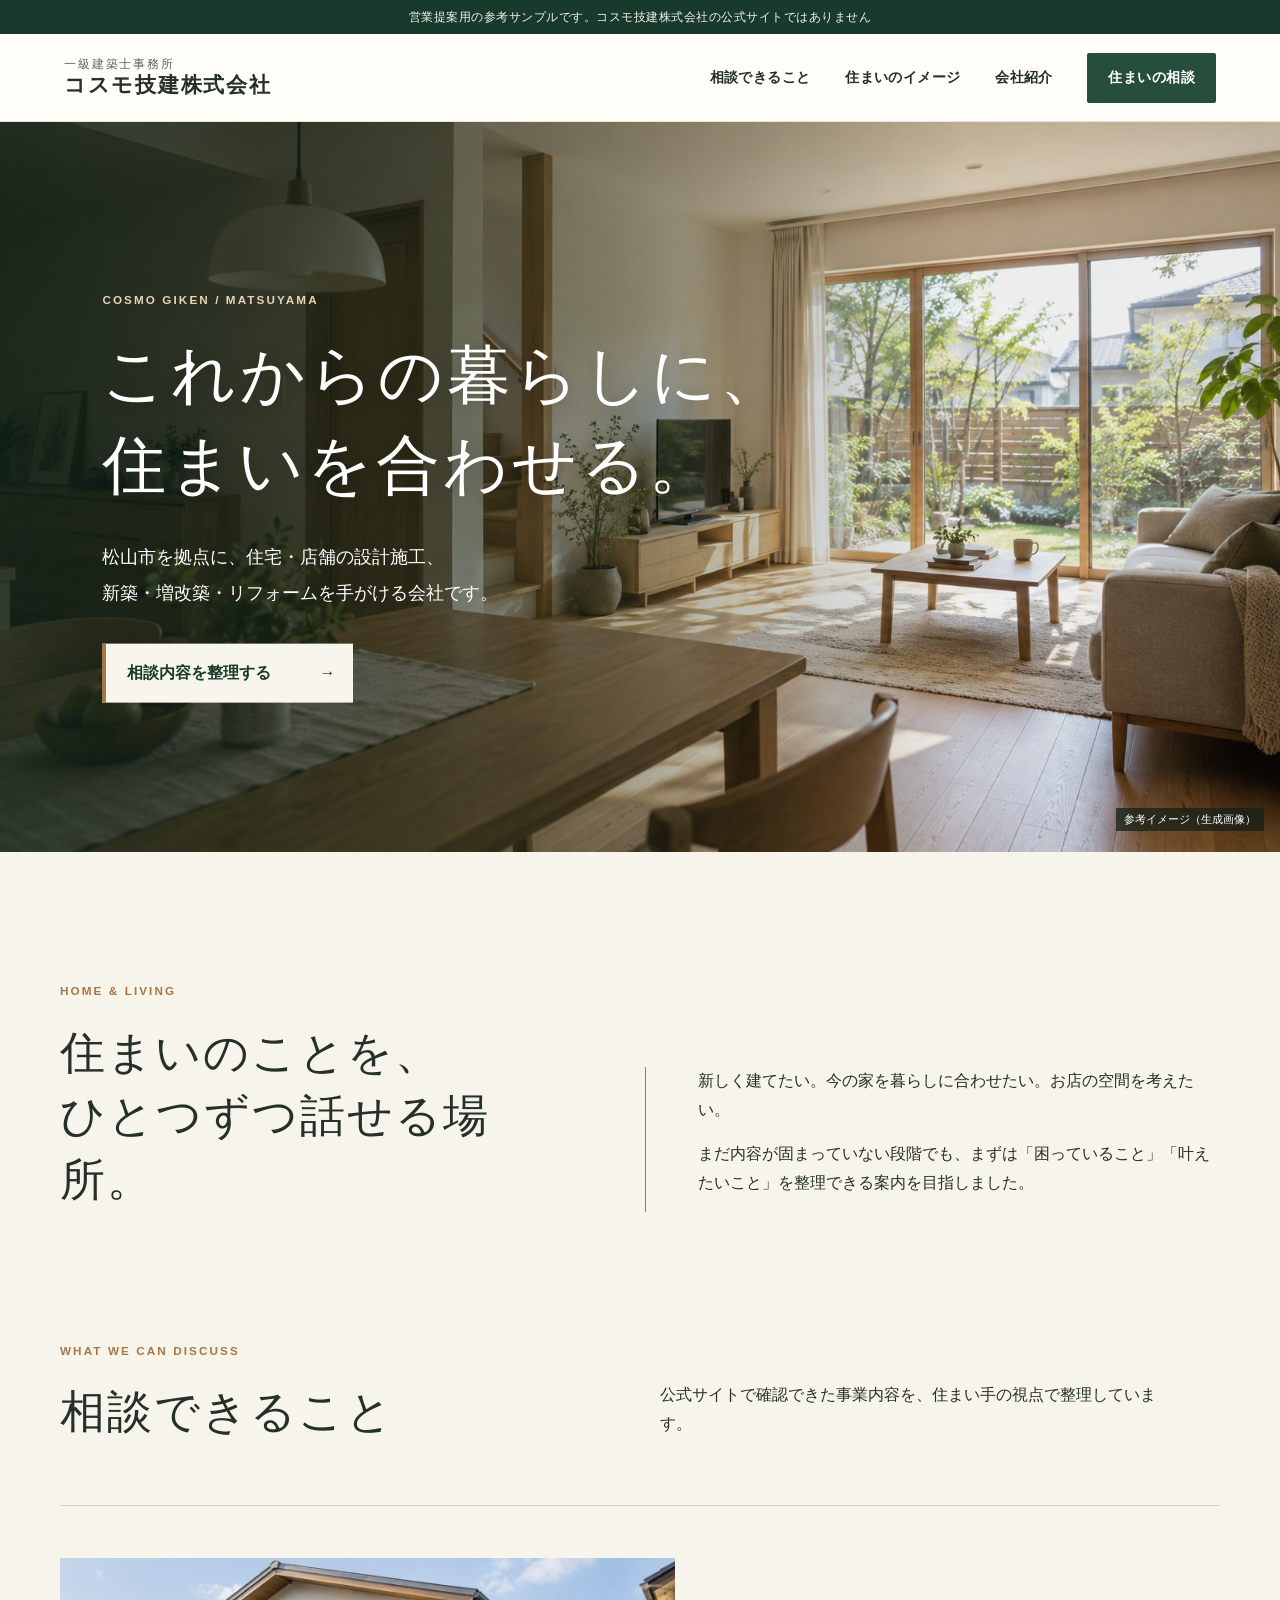
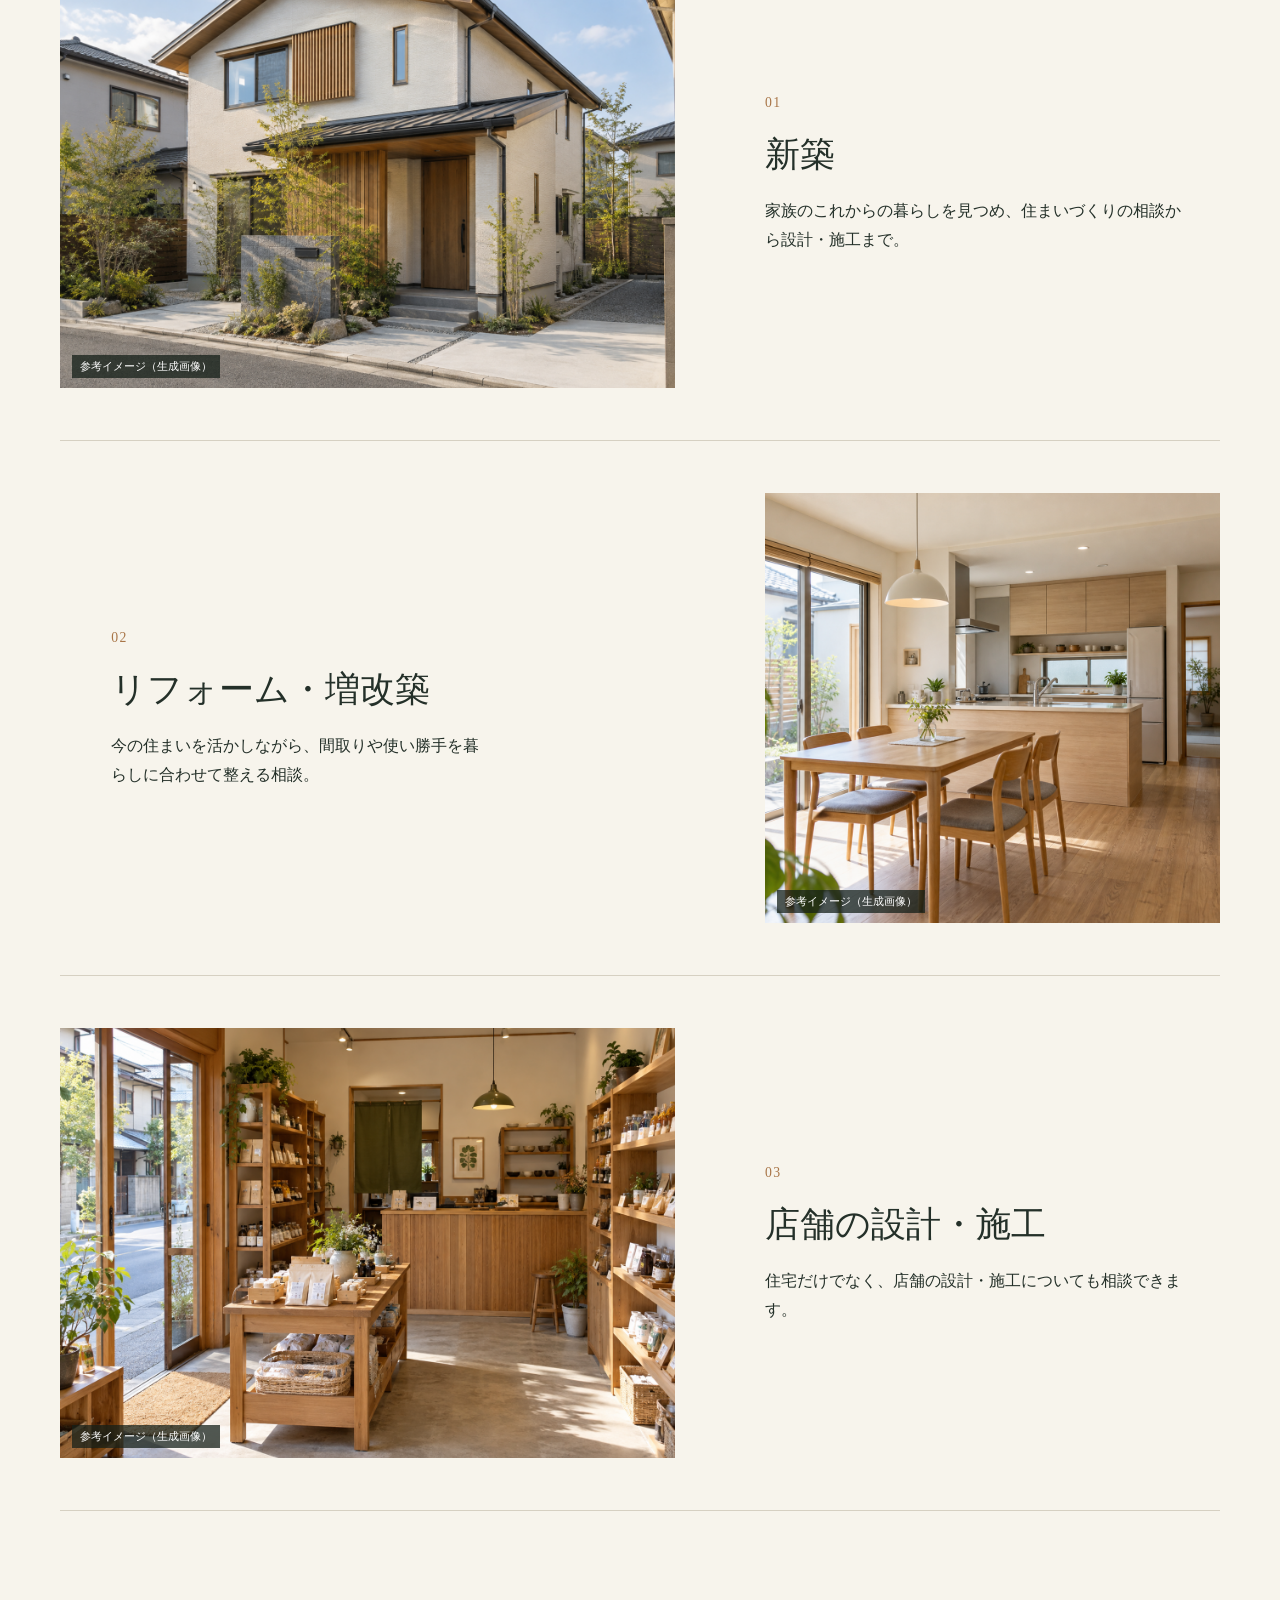
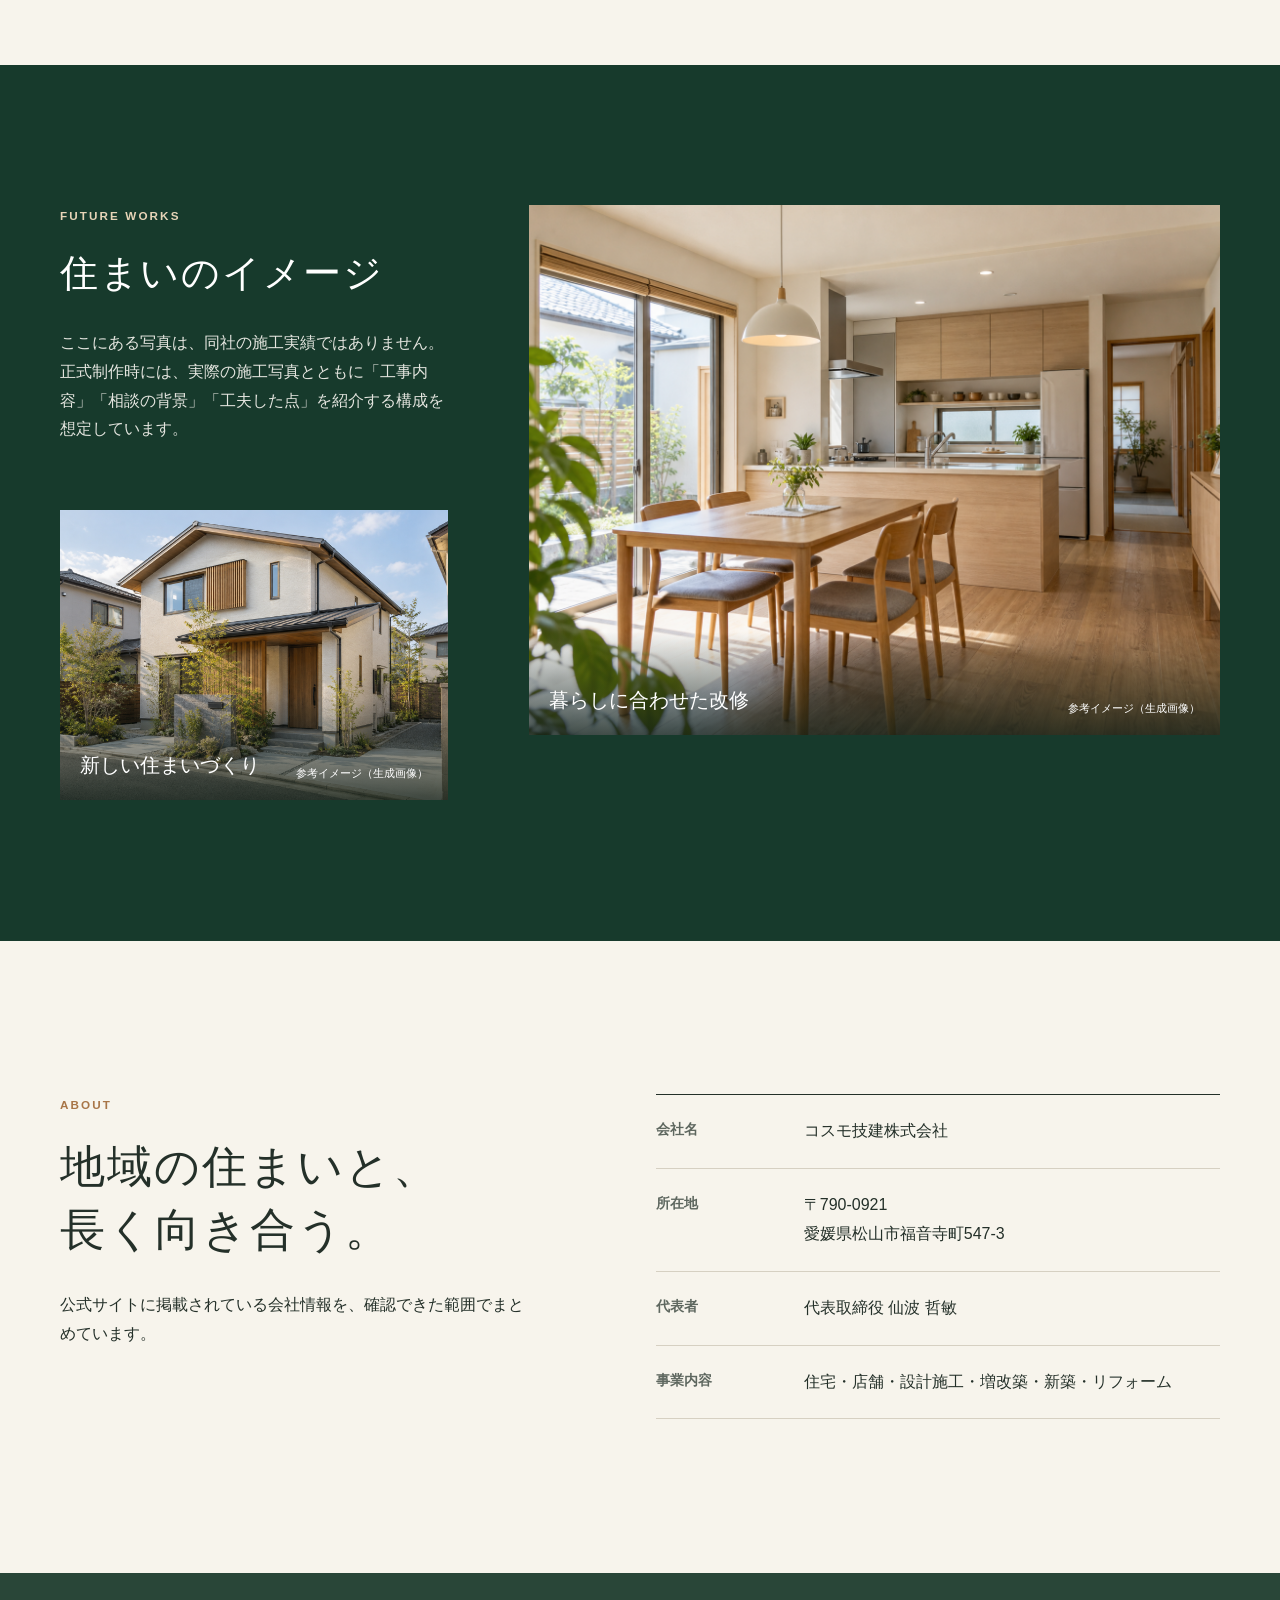
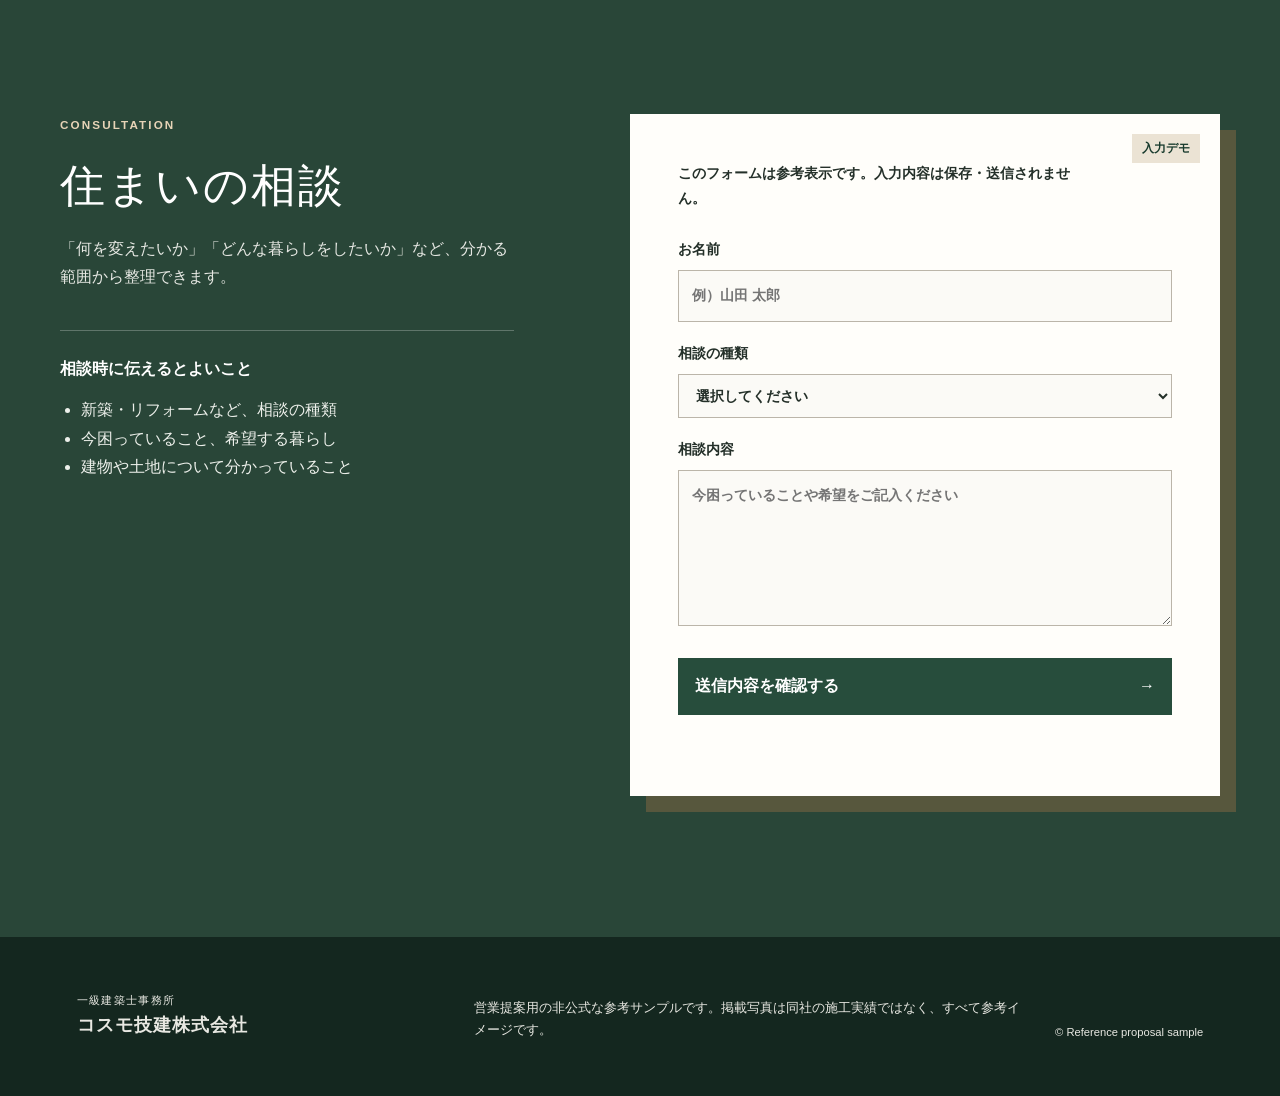
==== index.html @ 98977b24 "kosmo" ====
<!doctype html>
<html lang="ja">
<head>
  <meta charset="utf-8">
  <meta name="viewport" content="width=device-width, initial-scale=1">
  <meta name="robots" content="noindex, nofollow">
  <meta name="description" content="コスモ技建株式会社向けの営業提案用・非公式参考サンプルです。">
  <title>コスモ技建株式会社｜ホームページリニューアル参考サンプル</title>
  <link rel="icon" type="image/svg+xml" href="data:image/svg+xml,%3Csvg xmlns='http://www.w3.org/2000/svg' viewBox='0 0 64 64'%3E%3Crect width='64' height='64' rx='8' fill='%23173a2c'/%3E%3Cpath d='M12 31 32 15l20 16v20H38V38H26v13H12Z' fill='%23f7f4ec'/%3E%3C/svg%3E">
  <link rel="stylesheet" href="style.css">
</head>
<body>
  <main>
    <div class="proposal-note">営業提案用の参考サンプルです。コスモ技建株式会社の公式サイトではありません</div>

    <header class="site-header">
      <a class="brand" href="#top" aria-label="ページ上部へ">
        <span class="brand-kicker">一級建築士事務所</span>
        <span class="brand-name">コスモ技建株式会社</span>
      </a>
      <button class="menu-button" type="button" aria-expanded="false" aria-controls="global-menu">
        <span></span><span></span><span></span><span class="sr-only">メニュー</span>
      </button>
      <nav id="global-menu" class="global-nav" aria-label="メインメニュー">
        <a href="#services">相談できること</a>
        <a href="#images">住まいのイメージ</a>
        <a href="#company">会社紹介</a>
        <a class="nav-cta" href="#contact">住まいの相談</a>
      </nav>
    </header>

    <section class="hero" id="top">
      <img src="assets/images/hero-living.png" alt="自然光と木の温もりを感じる日本の住まいの参考イメージ">
      <div class="hero-shade"></div>
      <div class="hero-content">
        <p class="eyebrow light">COSMO GIKEN / MATSUYAMA</p>
        <h1><span>これからの暮らしに、</span><span>住まいを合わせる。</span></h1>
        <p class="hero-lead">松山市を拠点に、住宅・店舗の設計施工、<br class="desktop-break">新築・増改築・リフォームを手がける会社です。</p>
        <a class="hero-cta" href="#contact">相談内容を整理する <span aria-hidden="true">→</span></a>
      </div>
      <p class="image-label hero-label">参考イメージ（生成画像）</p>
    </section>

    <section class="intro section-shell" aria-labelledby="intro-title">
      <div>
        <p class="eyebrow">HOME &amp; LIVING</p>
        <h2 id="intro-title">住まいのことを、<br>ひとつずつ話せる場所。</h2>
      </div>
      <div class="intro-copy">
        <p>新しく建てたい。今の家を暮らしに合わせたい。お店の空間を考えたい。</p>
        <p>まだ内容が固まっていない段階でも、まずは「困っていること」「叶えたいこと」を整理できる案内を目指しました。</p>
      </div>
    </section>

    <section class="services section-shell" id="services" aria-labelledby="services-title">
      <div class="section-heading">
        <p class="eyebrow">WHAT WE CAN DISCUSS</p>
        <h2 id="services-title">相談できること</h2>
        <p>公式サイトで確認できた事業内容を、住まい手の視点で整理しています。</p>
      </div>
      <div class="service-list">
        <article class="service-item">
          <div class="service-image">
            <img src="assets/images/new-construction.png" alt="木の質感を取り入れた日本の戸建住宅外観の参考イメージ">
            <span class="image-label">参考イメージ（生成画像）</span>
          </div>
          <div class="service-copy"><span class="service-number">01</span><h3>新築</h3><p>家族のこれからの暮らしを見つめ、住まいづくりの相談から設計・施工まで。</p></div>
        </article>
        <article class="service-item">
          <div class="service-image">
            <img src="assets/images/renovation.png" alt="自然光が入る改修後のキッチンとダイニングの参考イメージ">
            <span class="image-label">参考イメージ（生成画像）</span>
          </div>
          <div class="service-copy"><span class="service-number">02</span><h3>リフォーム・増改築</h3><p>今の住まいを活かしながら、間取りや使い勝手を暮らしに合わせて整える相談。</p></div>
        </article>
        <article class="service-item">
          <div class="service-image">
            <img src="assets/images/shop.png" alt="木の什器を使った小規模店舗内装の参考イメージ">
            <span class="image-label">参考イメージ（生成画像）</span>
          </div>
          <div class="service-copy"><span class="service-number">03</span><h3>店舗の設計・施工</h3><p>住宅だけでなく、店舗の設計・施工についても相談できます。</p></div>
        </article>
      </div>
    </section>

    <section class="image-section" id="images" aria-labelledby="images-title">
      <div class="section-shell image-layout">
        <div class="image-heading">
          <p class="eyebrow light">FUTURE WORKS</p>
          <h2 id="images-title">住まいのイメージ</h2>
          <p>ここにある写真は、同社の施工実績ではありません。正式制作時には、実際の施工写真とともに「工事内容」「相談の背景」「工夫した点」を紹介する構成を想定しています。</p>
        </div>
        <figure class="image-feature">
          <img src="assets/images/renovation.png" alt="明るいキッチンとダイニングの参考イメージ">
          <figcaption><span>暮らしに合わせた改修</span><small>参考イメージ（生成画像）</small></figcaption>
        </figure>
        <figure class="image-sub">
          <img src="assets/images/new-construction.png" alt="落ち着いた住宅外観の参考イメージ">
          <figcaption><span>新しい住まいづくり</span><small>参考イメージ（生成画像）</small></figcaption>
        </figure>
      </div>
    </section>

    <section class="company section-shell" id="company" aria-labelledby="company-title">
      <div class="company-heading">
        <p class="eyebrow">ABOUT</p>
        <h2 id="company-title">地域の住まいと、<br>長く向き合う。</h2>
        <p>公式サイトに掲載されている会社情報を、確認できた範囲でまとめています。</p>
      </div>
      <dl class="company-data">
        <div><dt>会社名</dt><dd>コスモ技建株式会社</dd></div>
        <div><dt>所在地</dt><dd>〒790-0921<br>愛媛県松山市福音寺町547-3</dd></div>
        <div><dt>代表者</dt><dd>代表取締役 仙波 哲敏</dd></div>
        <div><dt>事業内容</dt><dd>住宅・店舗・設計施工・増改築・新築・リフォーム</dd></div>
      </dl>
    </section>

    <section class="contact" id="contact" aria-labelledby="contact-title">
      <div class="section-shell contact-grid">
        <div class="contact-heading">
          <p class="eyebrow light">CONSULTATION</p>
          <h2 id="contact-title">住まいの相談</h2>
          <p>「何を変えたいか」「どんな暮らしをしたいか」など、分かる範囲から整理できます。</p>
          <div class="consult-points">
            <span>相談時に伝えるとよいこと</span>
            <ul><li>新築・リフォームなど、相談の種類</li><li>今困っていること、希望する暮らし</li><li>建物や土地について分かっていること</li></ul>
          </div>
        </div>
        <form class="demo-form">
          <div class="demo-badge">入力デモ</div>
          <p class="form-notice">このフォームは参考表示です。入力内容は保存・送信されません。</p>
          <label>お名前<input type="text" name="name" autocomplete="off" placeholder="例）山田 太郎"></label>
          <label>相談の種類<select name="category"><option value="" selected disabled>選択してください</option><option>新築</option><option>リフォーム・増改築</option><option>店舗の設計・施工</option><option>まだ決まっていない</option></select></label>
          <label>相談内容<textarea name="message" rows="5" placeholder="今困っていることや希望をご記入ください"></textarea></label>
          <button type="button" class="demo-button">送信内容を確認する <span aria-hidden="true">→</span></button>
          <p class="form-result" role="status" aria-live="polite"></p>
        </form>
      </div>
    </section>

    <footer>
      <div class="footer-brand"><span>一級建築士事務所</span><strong>コスモ技建株式会社</strong></div>
      <p>営業提案用の非公式な参考サンプルです。掲載写真は同社の施工実績ではなく、すべて参考イメージです。</p>
      <small>© Reference proposal sample</small>
    </footer>
  </main>
  <script src="script.js"></script>
</body>
</html>
---- style.css ----
:root {
  --paper: #f7f4ec;
  --ink: #243029;
  --green: #274d3c;
  --green-deep: #173a2c;
  --wood: #a87547;
  --line: #d6d0c2;
  --white: #fffefa;
}

* { box-sizing: border-box; }
html { scroll-behavior: smooth; scroll-padding-top: 104px; }
body { margin: 0; color: var(--ink); background: var(--paper); font-family: "Yu Gothic", "Hiragino Kaku Gothic ProN", Meiryo, sans-serif; font-size: 16px; line-height: 1.8; }
img { display: block; width: 100%; height: 100%; object-fit: cover; }
a { color: inherit; text-decoration: none; }
button, input, select, textarea { font: inherit; }
.sr-only { position: absolute; width: 1px; height: 1px; padding: 0; margin: -1px; overflow: hidden; clip: rect(0, 0, 0, 0); white-space: nowrap; border: 0; }

.proposal-note { min-height: 32px; display: grid; place-items: center; padding: 6px 20px; color: #f4f1e9; background: var(--green-deep); font-size: .78rem; letter-spacing: .04em; text-align: center; }
.site-header { height: 88px; display: flex; align-items: center; justify-content: space-between; gap: 32px; padding: 0 clamp(24px, 5vw, 76px); background: rgba(255, 254, 250, .97); border-bottom: 1px solid rgba(36, 48, 41, .12); position: relative; z-index: 20; }
.brand { display: inline-flex; flex-direction: column; line-height: 1.3; }
.brand-kicker { font-size: .72rem; letter-spacing: .16em; color: #56665d; }
.brand-name { font-family: "Yu Mincho", "Hiragino Mincho ProN", serif; font-size: clamp(1.1rem, 2vw, 1.34rem); font-weight: 600; letter-spacing: .08em; }
.global-nav { display: flex; align-items: center; gap: clamp(20px, 2.7vw, 42px); font-size: .9rem; font-weight: 600; letter-spacing: .03em; }
.global-nav a:not(.nav-cta) { position: relative; }
.global-nav a:not(.nav-cta)::after { content: ""; position: absolute; left: 0; right: 100%; bottom: -5px; height: 1px; background: var(--green); transition: right .25s ease; }
.global-nav a:hover::after, .global-nav a:focus-visible::after { right: 0; }
.nav-cta { padding: 12px 21px; color: #fff; background: var(--green); border-radius: 2px; }
.menu-button { display: none; }

.hero { height: min(730px, calc(100vh - 120px)); min-height: 570px; position: relative; overflow: hidden; color: #fff; }
.hero-shade { position: absolute; inset: 0; background: linear-gradient(90deg, rgba(19, 40, 30, .75) 0%, rgba(19, 40, 30, .42) 44%, rgba(19, 40, 30, .06) 75%); }
.hero-content { position: absolute; left: clamp(24px, 8vw, 122px); top: 50%; transform: translateY(-48%); max-width: 780px; }
.eyebrow { margin: 0 0 20px; color: var(--wood); font-size: .73rem; font-weight: 700; letter-spacing: .18em; }
.eyebrow.light { color: #e7d4b7; }
h1, h2, h3 { margin: 0; font-family: "Yu Mincho", "Hiragino Mincho ProN", serif; font-weight: 500; line-height: 1.42; }
h1 { font-size: clamp(2.7rem, 5vw, 4.4rem); letter-spacing: .045em; text-shadow: 0 2px 18px rgba(0, 0, 0, .2); }
h1 > span { display: block; }
.hero-lead { margin: 28px 0 32px; max-width: 570px; font-size: clamp(1rem, 1.4vw, 1.12rem); line-height: 2; font-weight: 500; }
.hero-cta { display: inline-flex; align-items: center; justify-content: space-between; gap: 48px; min-width: 245px; padding: 15px 18px 15px 21px; background: #f8f5ed; color: var(--green-deep); font-weight: 700; border-left: 4px solid var(--wood); }
.image-label { position: absolute; left: 12px; bottom: 10px; padding: 3px 8px; color: #fff; background: rgba(21, 31, 25, .74); font-size: .7rem; line-height: 1.5; }
.hero-label { left: auto; right: 16px; }

.section-shell { width: min(1160px, calc(100% - 48px)); margin: 0 auto; }
.intro { display: grid; grid-template-columns: .9fr 1.1fr; gap: clamp(50px, 9vw, 130px); padding-top: clamp(84px, 10vw, 144px); padding-bottom: clamp(84px, 10vw, 140px); }
.intro h2, .section-heading h2, .company h2, .contact h2, .image-heading h2 { font-size: clamp(2.2rem, 3.5vw, 3.1rem); letter-spacing: .045em; }
.intro-copy { align-self: end; max-width: 590px; border-left: 1px solid var(--wood); padding-left: clamp(24px, 4vw, 52px); }
.intro-copy p { margin: 0 0 15px; font-weight: 500; }

.services { padding-bottom: clamp(100px, 12vw, 170px); }
.section-heading { display: grid; grid-template-columns: 1fr 1fr; column-gap: 40px; margin-bottom: 58px; }
.section-heading .eyebrow { grid-column: 1 / -1; }
.section-heading p:last-child { align-self: end; margin: 0 0 8px; max-width: 510px; }
.service-list { border-top: 1px solid var(--line); }
.service-item { display: grid; grid-template-columns: 1.15fr .85fr; gap: clamp(34px, 7vw, 94px); padding: 52px 0; border-bottom: 1px solid var(--line); align-items: center; }
.service-item:nth-child(even) .service-image { order: 2; }
.service-item:nth-child(even) .service-copy { order: 1; padding-left: clamp(0px, 4vw, 64px); }
.service-image { height: clamp(280px, 34vw, 430px); position: relative; overflow: hidden; }
.service-copy { max-width: 420px; }
.service-number { display: block; margin-bottom: 14px; color: var(--wood); font-family: Georgia, serif; font-size: .86rem; letter-spacing: .1em; }
.service-copy h3 { font-size: clamp(1.8rem, 2.7vw, 2.45rem); }
.service-copy p { margin: 18px 0 0; font-weight: 500; }

.image-section { padding: clamp(90px, 11vw, 150px) 0; color: #fff; background: var(--green-deep); }
.image-layout { display: grid; grid-template-columns: .78fr 1.22fr; grid-template-rows: auto auto; gap: 28px; align-items: start; }
.image-heading { padding-right: clamp(20px, 4vw, 58px); }
.image-heading h2 { font-size: clamp(2.2rem, 3vw, 2.55rem); white-space: nowrap; }
.image-heading p:last-child { margin-top: 28px; color: #e4e5df; }
.image-feature { height: 530px; margin: 0; position: relative; grid-row: 1 / span 2; grid-column: 2; }
.image-sub { width: 88%; height: 290px; margin: 22px 0 0; position: relative; }
.image-layout figcaption { position: absolute; inset: auto 0 0; display: flex; justify-content: space-between; align-items: end; gap: 15px; padding: 50px 20px 17px; background: linear-gradient(transparent, rgba(15, 29, 22, .78)); }
.image-layout figcaption span { font-family: "Yu Mincho", serif; font-size: 1.25rem; }
.image-layout figcaption small { font-size: .7rem; }

.company { display: grid; grid-template-columns: .92fr 1.08fr; gap: clamp(50px, 9vw, 120px); padding-top: clamp(100px, 12vw, 165px); padding-bottom: clamp(100px, 12vw, 165px); }
.company-heading > p:last-child { max-width: 470px; margin-top: 28px; }
.company-data { margin: 0; border-top: 1px solid var(--ink); }
.company-data div { display: grid; grid-template-columns: 130px 1fr; gap: 18px; padding: 22px 0; border-bottom: 1px solid var(--line); }
.company-data dt { color: #5e675f; font-size: .87rem; font-weight: 700; }
.company-data dd { margin: 0; font-weight: 500; }

.contact { padding: clamp(90px, 11vw, 145px) 0; color: #fff; background: #294638; }
.contact-grid { display: grid; grid-template-columns: .87fr 1.13fr; gap: clamp(50px, 9vw, 116px); }
.contact-heading > p:nth-of-type(2) { color: #e6e8e3; max-width: 500px; }
.consult-points { margin-top: 38px; padding-top: 24px; border-top: 1px solid rgba(255, 255, 255, .25); }
.consult-points span { font-weight: 700; }
.consult-points ul { margin: 12px 0 0; padding-left: 1.3em; color: #edf0eb; }
.demo-form { position: relative; padding: clamp(28px, 4vw, 48px); color: var(--ink); background: var(--white); box-shadow: 16px 16px 0 rgba(168, 117, 71, .36); }
.demo-badge { position: absolute; right: 20px; top: 20px; padding: 4px 10px; color: var(--green-deep); background: #ebe3d4; font-size: .72rem; font-weight: 700; }
.form-notice { margin: 0 80px 26px 0; font-size: .86rem; font-weight: 700; }
.demo-form label { display: block; margin-top: 19px; font-size: .9rem; font-weight: 700; }
.demo-form input, .demo-form select, .demo-form textarea { width: 100%; margin-top: 7px; padding: 12px 13px; color: var(--ink); background: #fbfaf6; border: 1px solid #bbb5a9; border-radius: 0; outline: none; }
.demo-form input:focus, .demo-form select:focus, .demo-form textarea:focus { border-color: var(--green); box-shadow: 0 0 0 3px rgba(39, 77, 60, .13); }
.demo-form textarea { resize: vertical; }
.demo-form button { width: 100%; display: flex; justify-content: space-between; margin-top: 24px; padding: 14px 17px; color: #fff; background: var(--green); border: 0; cursor: pointer; font-weight: 700; }
.form-result { min-height: 1.7em; margin: 10px 0 0; color: #7a4d25; font-size: .84rem; font-weight: 700; }

footer { display: grid; grid-template-columns: 1fr 1.5fr auto; align-items: end; gap: 30px; padding: 54px clamp(24px, 6vw, 86px); color: #e8e8e2; background: #14271f; }
.footer-brand { display: flex; flex-direction: column; }
.footer-brand span { font-size: .68rem; letter-spacing: .12em; }
.footer-brand strong { font-family: "Yu Mincho", serif; font-size: 1.1rem; letter-spacing: .06em; }
footer p { margin: 0; font-size: .79rem; }
footer small { white-space: nowrap; font-size: .7rem; }

@media (max-width: 820px) {
  html { scroll-padding-top: 80px; }
  .proposal-note { min-height: 38px; font-size: .68rem; line-height: 1.5; }
  .site-header { height: 72px; padding: 0 20px; }
  .brand-kicker { font-size: .62rem; }
  .brand-name { font-size: 1rem; }
  .menu-button { width: 42px; height: 42px; display: grid; place-content: center; gap: 5px; border: 1px solid var(--line); background: transparent; cursor: pointer; }
  .menu-button > span:not(.sr-only) { width: 20px; height: 1px; background: var(--green-deep); }
  .global-nav { display: none; position: absolute; top: 72px; left: 0; right: 0; padding: 20px; flex-direction: column; align-items: stretch; gap: 0; background: var(--white); border-top: 1px solid var(--line); box-shadow: 0 18px 30px rgba(23, 58, 44, .12); }
  .global-nav.is-open { display: flex; }
  .global-nav a { padding: 12px 8px; border-bottom: 1px solid var(--line); }
  .global-nav .nav-cta { margin-top: 12px; padding: 12px 16px; text-align: center; border: 0; }
  .hero { height: calc(100svh - 110px); min-height: 590px; max-height: 720px; }
  .hero img { object-position: 58% center; }
  .hero-shade { background: linear-gradient(180deg, rgba(18, 40, 29, .16) 0%, rgba(18, 40, 29, .82) 75%, rgba(18, 40, 29, .92) 100%); }
  .hero-content { left: 22px; right: 22px; top: auto; bottom: 47px; transform: none; max-width: none; }
  .hero-content .eyebrow { margin-bottom: 11px; }
  h1 { font-size: clamp(1.55rem, 7.8vw, 2.15rem); line-height: 1.5; letter-spacing: .02em; }
  h1 > span { white-space: nowrap; }
  .hero-lead { margin: 15px 0 20px; font-size: .94rem; line-height: 1.75; }
  .hero-cta { min-width: 0; width: 100%; padding: 13px 16px; }
  .hero-label { bottom: 10px; right: 10px; }
  .desktop-break { display: none; }
  .section-shell { width: min(calc(100% - 40px), 640px); }
  .intro, .company, .contact-grid { grid-template-columns: 1fr; gap: 34px; }
  .intro { padding-top: 78px; padding-bottom: 82px; }
  .intro-copy { padding-left: 20px; }
  .intro h2, .section-heading h2, .company h2, .contact h2, .image-heading h2 { font-size: clamp(2rem, 9vw, 2.75rem); }
  .section-heading { grid-template-columns: 1fr; margin-bottom: 34px; }
  .section-heading p:last-child { margin-top: 15px; }
  .services { padding-bottom: 92px; }
  .service-item { grid-template-columns: 1fr; gap: 24px; padding: 34px 0 40px; }
  .service-item:nth-child(even) .service-image, .service-item:nth-child(even) .service-copy { order: initial; padding-left: 0; }
  .service-image { height: 265px; }
  .service-copy p { margin-top: 10px; }
  .image-section { padding: 78px 0; }
  .image-layout { grid-template-columns: 1fr; grid-template-rows: auto; gap: 25px; }
  .image-heading { padding-right: 0; }
  .image-heading h2 { font-size: clamp(2rem, 9vw, 2.55rem); }
  .image-feature, .image-sub { grid-area: auto; width: 100%; height: 330px; margin: 0; }
  .image-sub { height: 230px; }
  .image-layout figcaption { padding: 42px 13px 12px; }
  .image-layout figcaption span { font-size: 1rem; }
  .company { padding-top: 88px; padding-bottom: 88px; }
  .company-data div { grid-template-columns: 94px 1fr; gap: 13px; }
  .contact { padding: 80px 0 90px; }
  .demo-form { padding: 27px 20px 22px; box-shadow: 9px 9px 0 rgba(168, 117, 71, .36); }
  .demo-badge { top: 17px; right: 16px; }
  .form-notice { margin-right: 68px; }
  footer { grid-template-columns: 1fr; align-items: start; gap: 17px; padding: 42px 22px; }
}

@media (max-width: 340px) {
  h1 { font-size: 7.5vw; }
  .hero-content { left: 18px; right: 18px; }
}

@media (prefers-reduced-motion: reduce) {
  html { scroll-behavior: auto; }
}
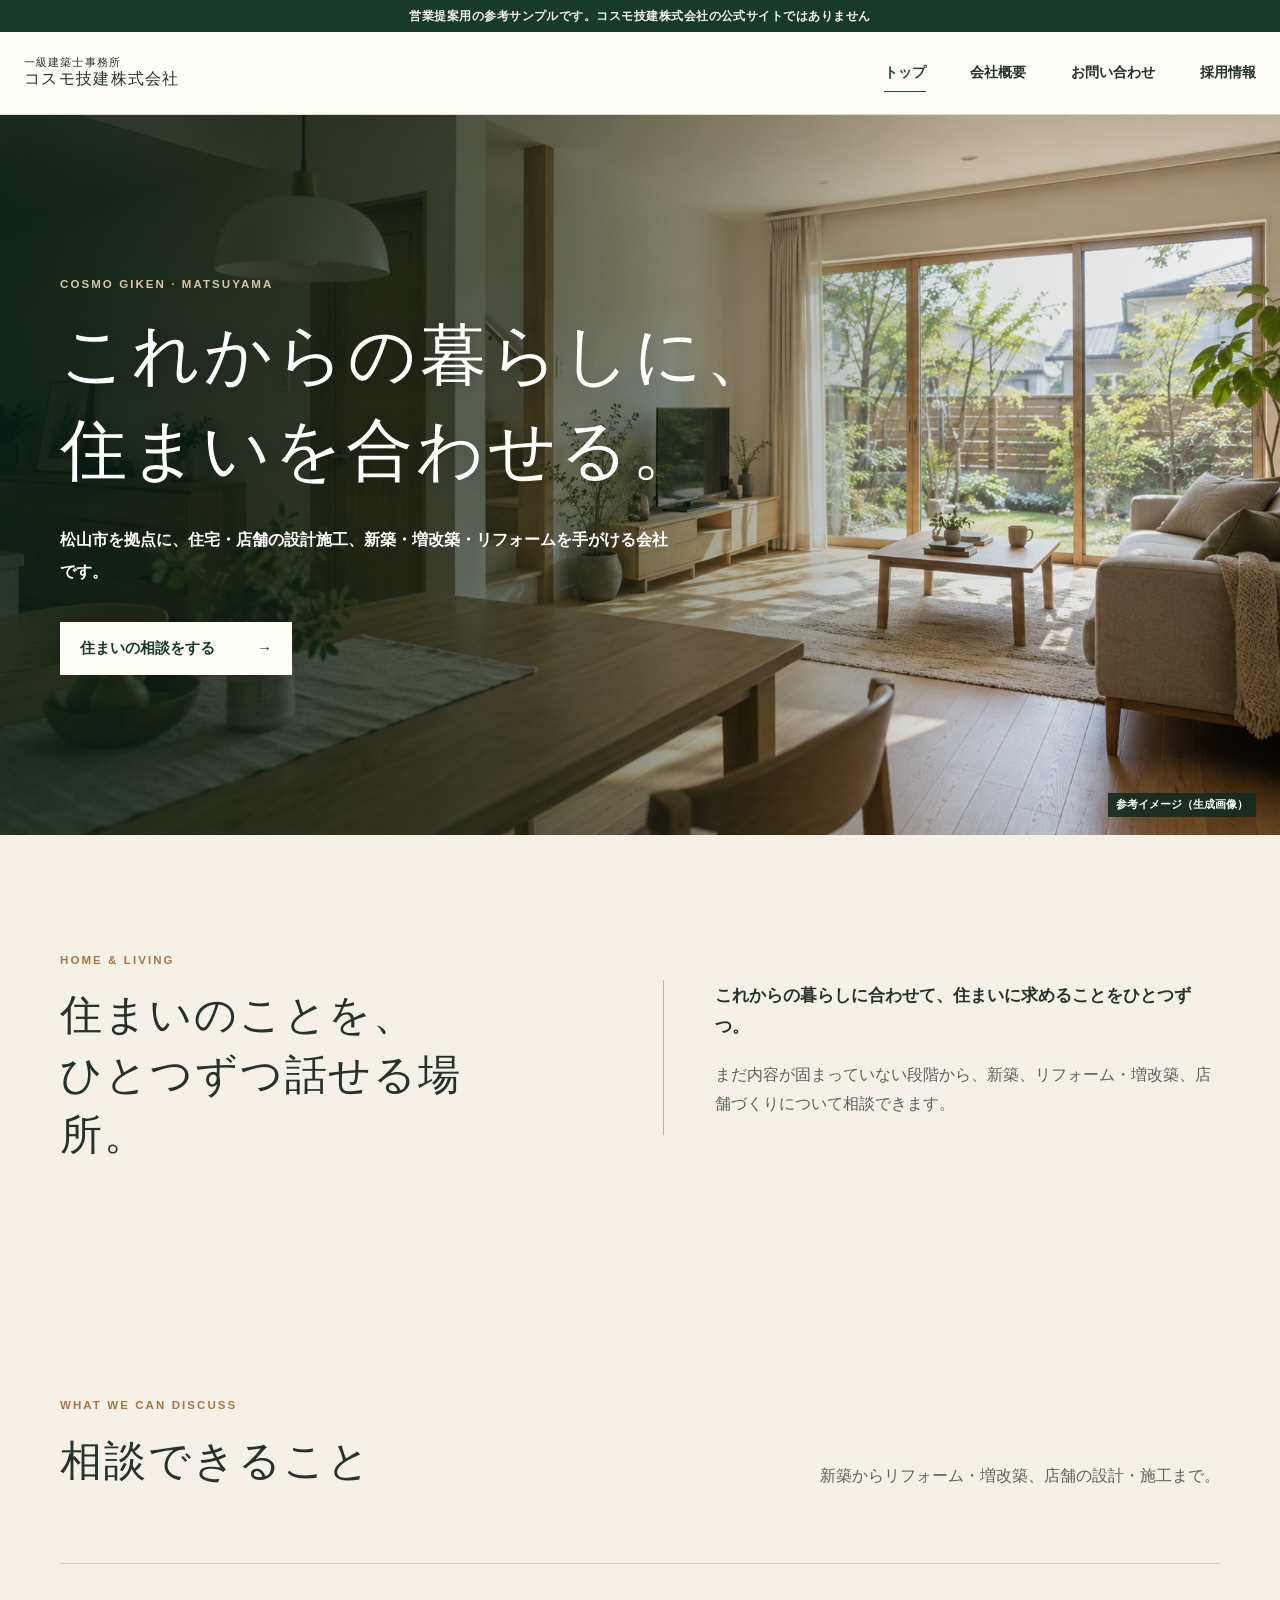
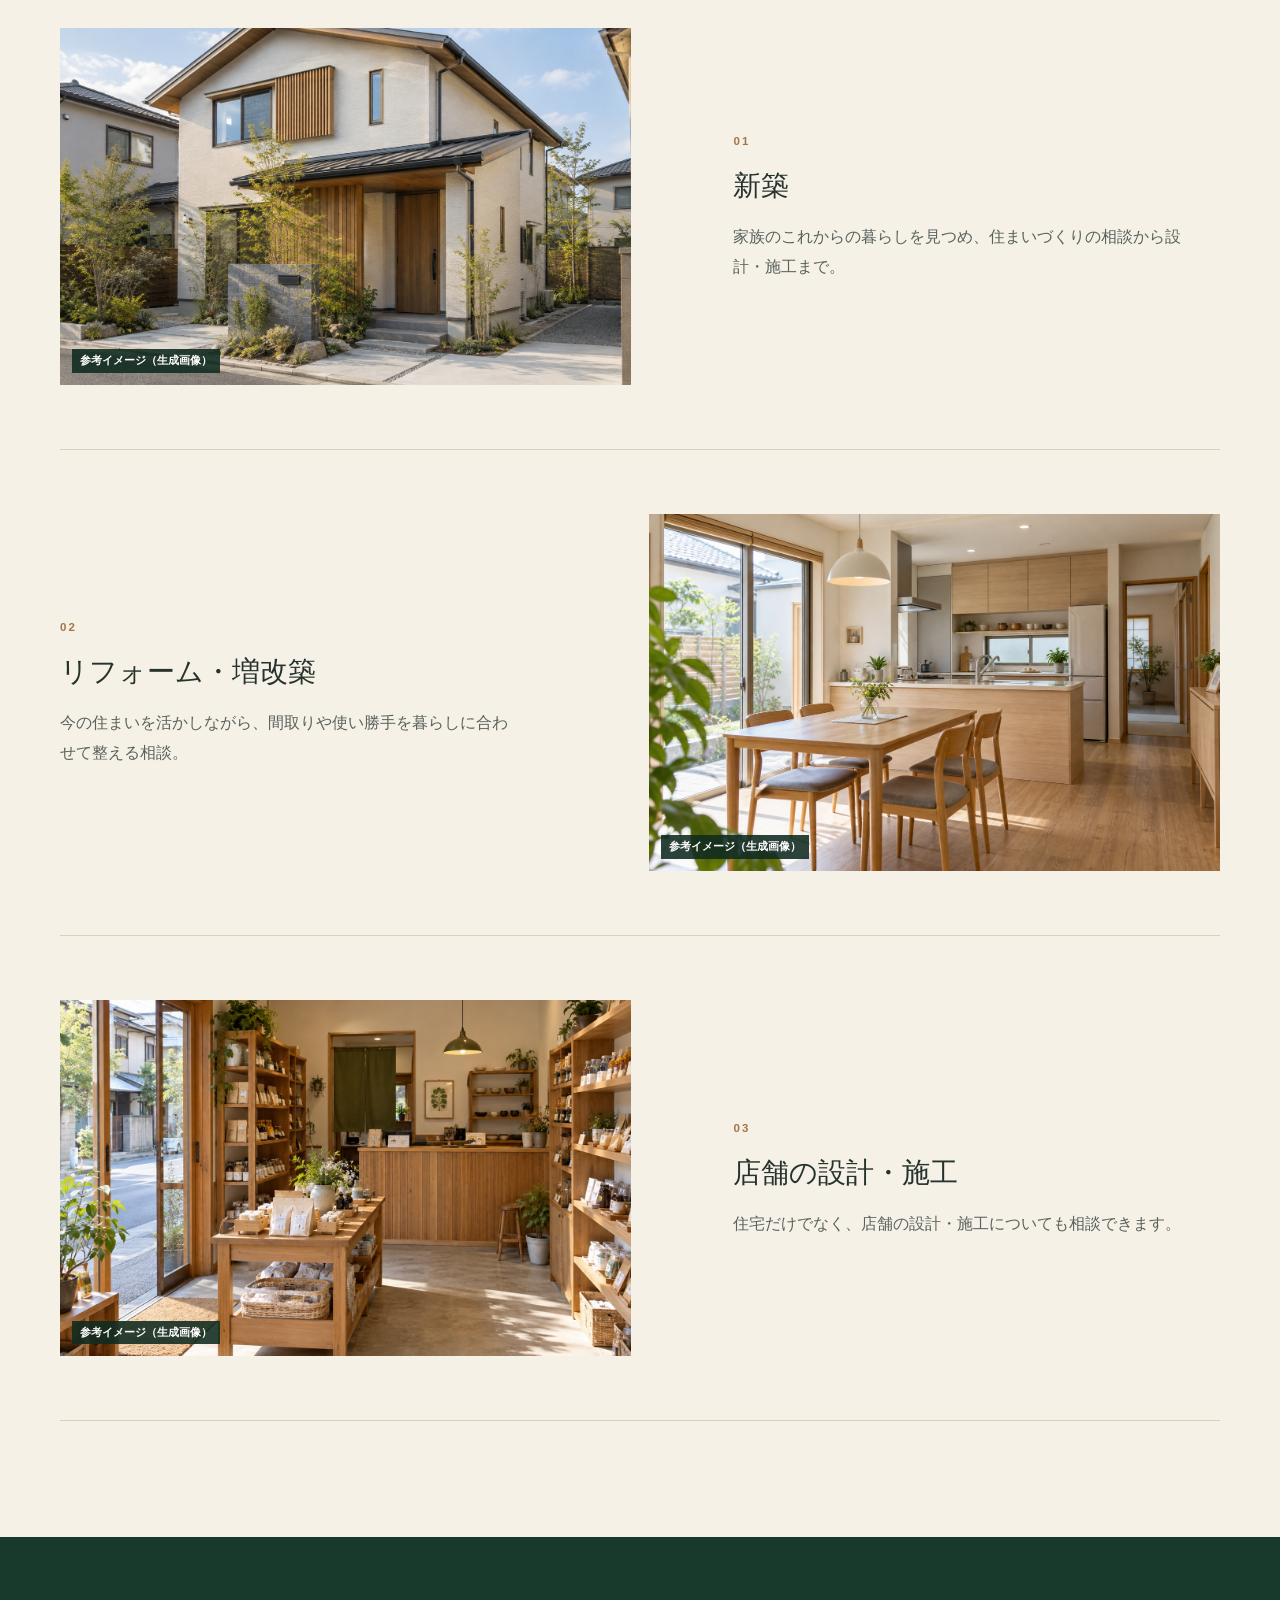
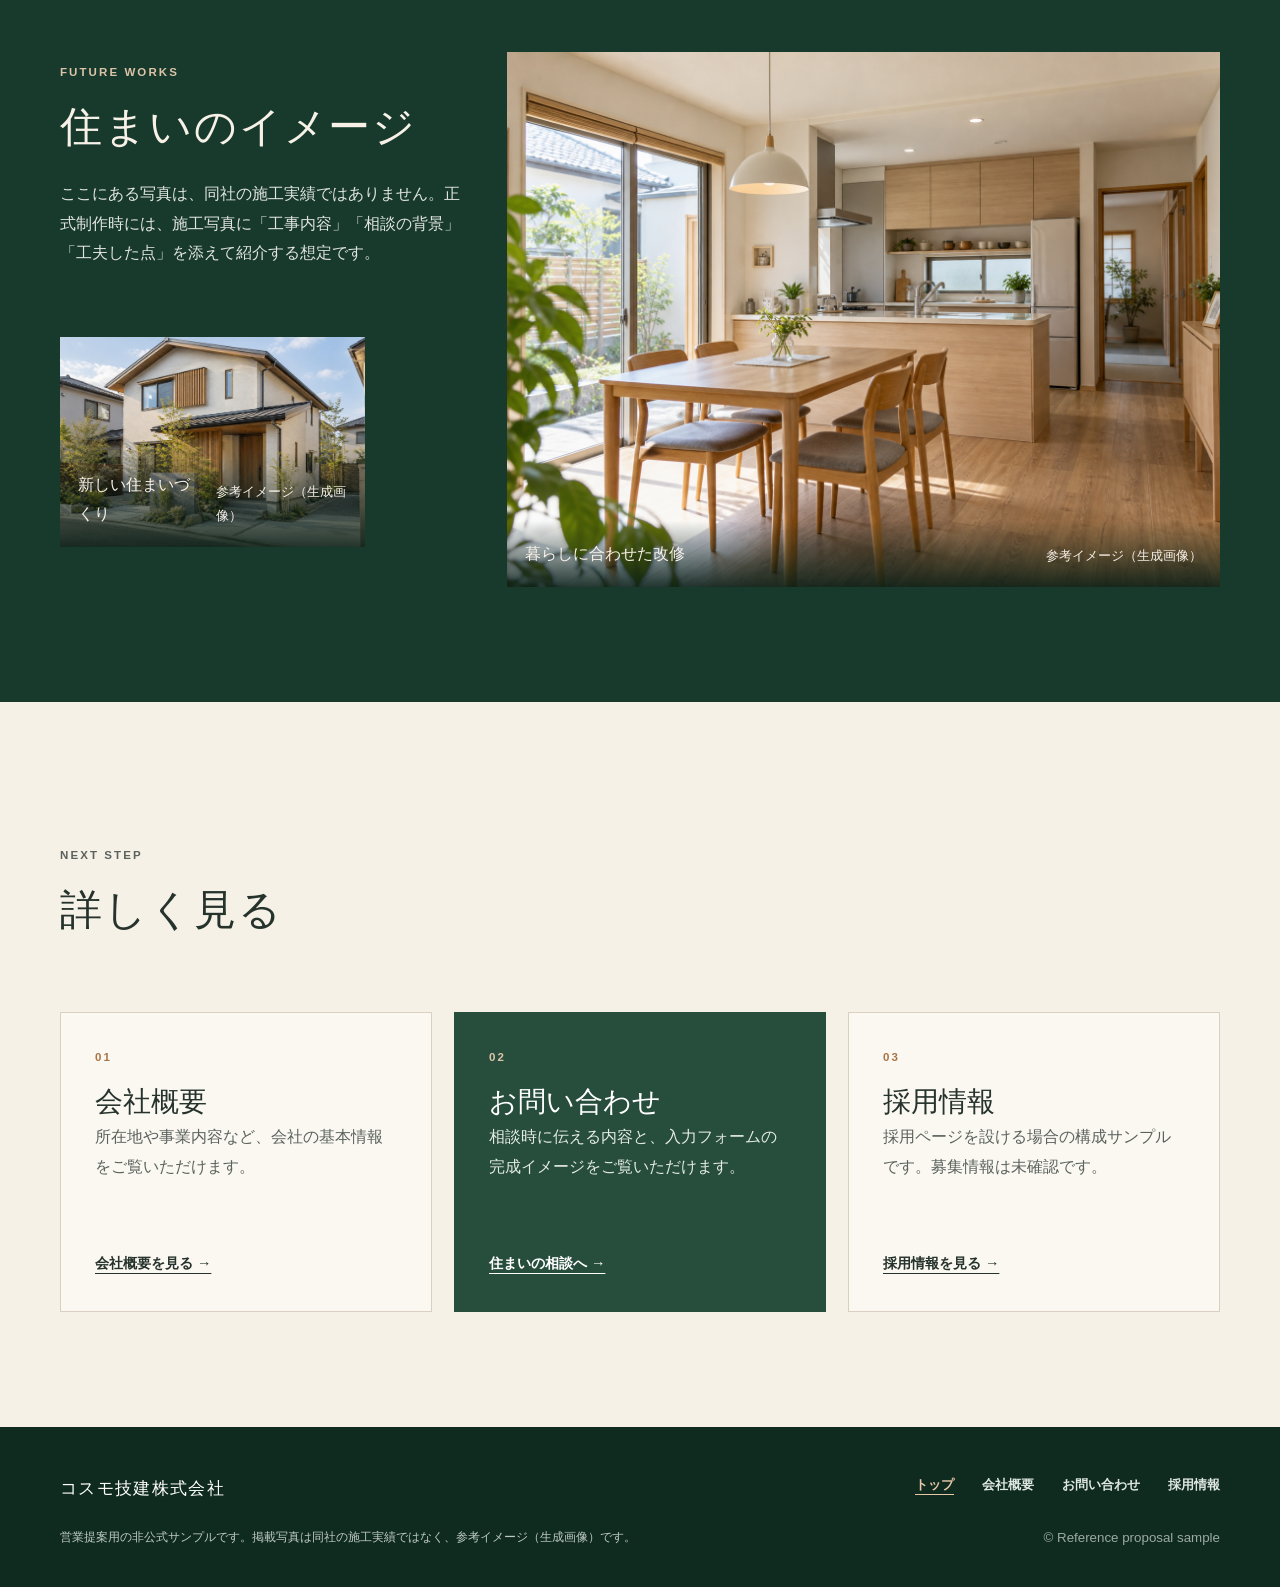
==== commit 045a54a4: "syuusei" ====
--- a/index.html
+++ b/index.html
@@ -8,142 +8,65 @@
   <title>コスモ技建株式会社｜ホームページリニューアル参考サンプル</title>
   <link rel="icon" type="image/svg+xml" href="data:image/svg+xml,%3Csvg xmlns='http://www.w3.org/2000/svg' viewBox='0 0 64 64'%3E%3Crect width='64' height='64' rx='8' fill='%23173a2c'/%3E%3Cpath d='M12 31 32 15l20 16v20H38V38H26v13H12Z' fill='%23f7f4ec'/%3E%3C/svg%3E">
   <link rel="stylesheet" href="style.css">
+  <script src="script.js" defer></script>
 </head>
-<body>
+<body id="top">
+  <div class="proposal-note">営業提案用の参考サンプルです。コスモ技建株式会社の公式サイトではありません</div>
+  <header class="site-header">
+    <div class="header-inner">
+      <a class="brand" href="index.html" aria-label="トップページへ"><span class="brand-sub">一級建築士事務所</span><span class="brand-name">コスモ技建株式会社</span></a>
+      <button class="menu-button" type="button" aria-expanded="false" aria-controls="global-menu"><span class="sr-only">メニュー</span><span></span><span></span><span></span></button>
+      <nav id="global-menu" class="global-nav" aria-label="メインメニュー"><a href="index.html" aria-current="page">トップ</a><a href="company.html">会社概要</a><a href="contact.html">お問い合わせ</a><a href="recruit.html">採用情報</a></nav>
+    </div>
+  </header>
+
   <main>
-    <div class="proposal-note">営業提案用の参考サンプルです。コスモ技建株式会社の公式サイトではありません</div>
-
-    <header class="site-header">
-      <a class="brand" href="#top" aria-label="ページ上部へ">
-        <span class="brand-kicker">一級建築士事務所</span>
-        <span class="brand-name">コスモ技建株式会社</span>
-      </a>
-      <button class="menu-button" type="button" aria-expanded="false" aria-controls="global-menu">
-        <span></span><span></span><span></span><span class="sr-only">メニュー</span>
-      </button>
-      <nav id="global-menu" class="global-nav" aria-label="メインメニュー">
-        <a href="#services">相談できること</a>
-        <a href="#images">住まいのイメージ</a>
-        <a href="#company">会社紹介</a>
-        <a class="nav-cta" href="#contact">住まいの相談</a>
-      </nav>
-    </header>
-
-    <section class="hero" id="top">
+    <section class="hero" aria-labelledby="hero-title">
       <img src="assets/images/hero-living.png" alt="自然光と木の温もりを感じる日本の住まいの参考イメージ">
       <div class="hero-shade"></div>
       <div class="hero-content">
-        <p class="eyebrow light">COSMO GIKEN / MATSUYAMA</p>
-        <h1><span>これからの暮らしに、</span><span>住まいを合わせる。</span></h1>
-        <p class="hero-lead">松山市を拠点に、住宅・店舗の設計施工、<br class="desktop-break">新築・増改築・リフォームを手がける会社です。</p>
-        <a class="hero-cta" href="#contact">相談内容を整理する <span aria-hidden="true">→</span></a>
+        <p class="eyebrow light">COSMO GIKEN · MATSUYAMA</p>
+        <h1 id="hero-title"><span>これからの暮らしに、</span><span>住まいを合わせる。</span></h1>
+        <p class="hero-lead">松山市を拠点に、住宅・店舗の設計施工、新築・増改築・リフォームを手がける会社です。</p>
+        <a class="button button-light" href="contact.html">住まいの相談をする <span aria-hidden="true">→</span></a>
       </div>
       <p class="image-label hero-label">参考イメージ（生成画像）</p>
     </section>
 
-    <section class="intro section-shell" aria-labelledby="intro-title">
-      <div>
-        <p class="eyebrow">HOME &amp; LIVING</p>
-        <h2 id="intro-title">住まいのことを、<br>ひとつずつ話せる場所。</h2>
-      </div>
-      <div class="intro-copy">
-        <p>新しく建てたい。今の家を暮らしに合わせたい。お店の空間を考えたい。</p>
-        <p>まだ内容が固まっていない段階でも、まずは「困っていること」「叶えたいこと」を整理できる案内を目指しました。</p>
+    <section class="intro section" aria-labelledby="intro-title">
+      <div class="content-grid">
+        <div><p class="eyebrow">HOME &amp; LIVING</p><h2 id="intro-title">住まいのことを、<br>ひとつずつ話せる場所。</h2></div>
+        <div class="intro-copy"><p class="lead-copy">これからの暮らしに合わせて、住まいに求めることをひとつずつ。</p><p>まだ内容が固まっていない段階から、新築、リフォーム・増改築、店舗づくりについて相談できます。</p></div>
       </div>
     </section>
 
-    <section class="services section-shell" id="services" aria-labelledby="services-title">
-      <div class="section-heading">
-        <p class="eyebrow">WHAT WE CAN DISCUSS</p>
-        <h2 id="services-title">相談できること</h2>
-        <p>公式サイトで確認できた事業内容を、住まい手の視点で整理しています。</p>
-      </div>
+    <section class="services section" aria-labelledby="services-title">
+      <div class="section-heading split-heading"><div><p class="eyebrow">WHAT WE CAN DISCUSS</p><h2 id="services-title">相談できること</h2></div><p>新築からリフォーム・増改築、店舗の設計・施工まで。</p></div>
       <div class="service-list">
-        <article class="service-item">
-          <div class="service-image">
-            <img src="assets/images/new-construction.png" alt="木の質感を取り入れた日本の戸建住宅外観の参考イメージ">
-            <span class="image-label">参考イメージ（生成画像）</span>
-          </div>
-          <div class="service-copy"><span class="service-number">01</span><h3>新築</h3><p>家族のこれからの暮らしを見つめ、住まいづくりの相談から設計・施工まで。</p></div>
-        </article>
-        <article class="service-item">
-          <div class="service-image">
-            <img src="assets/images/renovation.png" alt="自然光が入る改修後のキッチンとダイニングの参考イメージ">
-            <span class="image-label">参考イメージ（生成画像）</span>
-          </div>
-          <div class="service-copy"><span class="service-number">02</span><h3>リフォーム・増改築</h3><p>今の住まいを活かしながら、間取りや使い勝手を暮らしに合わせて整える相談。</p></div>
-        </article>
-        <article class="service-item">
-          <div class="service-image">
-            <img src="assets/images/shop.png" alt="木の什器を使った小規模店舗内装の参考イメージ">
-            <span class="image-label">参考イメージ（生成画像）</span>
-          </div>
-          <div class="service-copy"><span class="service-number">03</span><h3>店舗の設計・施工</h3><p>住宅だけでなく、店舗の設計・施工についても相談できます。</p></div>
-        </article>
+        <article class="service-row"><figure class="service-photo"><img src="assets/images/new-construction.png" alt="木の質感を取り入れた日本の戸建住宅外観の参考イメージ"><figcaption class="image-label">参考イメージ（生成画像）</figcaption></figure><div class="service-copy"><span class="service-number">01</span><h3>新築</h3><p>家族のこれからの暮らしを見つめ、住まいづくりの相談から設計・施工まで。</p></div></article>
+        <article class="service-row reverse"><figure class="service-photo"><img src="assets/images/renovation.png" alt="自然光が入る改修後のキッチンとダイニングの参考イメージ"><figcaption class="image-label">参考イメージ（生成画像）</figcaption></figure><div class="service-copy"><span class="service-number">02</span><h3>リフォーム・増改築</h3><p>今の住まいを活かしながら、間取りや使い勝手を暮らしに合わせて整える相談。</p></div></article>
+        <article class="service-row"><figure class="service-photo"><img src="assets/images/shop.png" alt="木の什器を使った小規模店舗内装の参考イメージ"><figcaption class="image-label">参考イメージ（生成画像）</figcaption></figure><div class="service-copy"><span class="service-number">03</span><h3>店舗の設計・施工</h3><p>住宅だけでなく、店舗の設計・施工についても相談できます。</p></div></article>
       </div>
     </section>
 
-    <section class="image-section" id="images" aria-labelledby="images-title">
-      <div class="section-shell image-layout">
-        <div class="image-heading">
-          <p class="eyebrow light">FUTURE WORKS</p>
-          <h2 id="images-title">住まいのイメージ</h2>
-          <p>ここにある写真は、同社の施工実績ではありません。正式制作時には、実際の施工写真とともに「工事内容」「相談の背景」「工夫した点」を紹介する構成を想定しています。</p>
-        </div>
-        <figure class="image-feature">
-          <img src="assets/images/renovation.png" alt="明るいキッチンとダイニングの参考イメージ">
-          <figcaption><span>暮らしに合わせた改修</span><small>参考イメージ（生成画像）</small></figcaption>
-        </figure>
-        <figure class="image-sub">
-          <img src="assets/images/new-construction.png" alt="落ち着いた住宅外観の参考イメージ">
-          <figcaption><span>新しい住まいづくり</span><small>参考イメージ（生成画像）</small></figcaption>
-        </figure>
+    <section class="image-section" aria-labelledby="images-title">
+      <div class="section image-inner">
+        <div class="image-intro"><p class="eyebrow light">FUTURE WORKS</p><h2 id="images-title">住まいのイメージ</h2><p>ここにある写真は、同社の施工実績ではありません。正式制作時には、施工写真に「工事内容」「相談の背景」「工夫した点」を添えて紹介する想定です。</p></div>
+        <figure class="image-feature"><img src="assets/images/renovation.png" alt="明るいキッチンとダイニングの参考イメージ"><figcaption><span>暮らしに合わせた改修</span><small>参考イメージ（生成画像）</small></figcaption></figure>
+        <figure class="image-small"><img src="assets/images/new-construction.png" alt="落ち着いた住宅外観の参考イメージ"><figcaption><span>新しい住まいづくり</span><small>参考イメージ（生成画像）</small></figcaption></figure>
       </div>
     </section>
 
-    <section class="company section-shell" id="company" aria-labelledby="company-title">
-      <div class="company-heading">
-        <p class="eyebrow">ABOUT</p>
-        <h2 id="company-title">地域の住まいと、<br>長く向き合う。</h2>
-        <p>公式サイトに掲載されている会社情報を、確認できた範囲でまとめています。</p>
-      </div>
-      <dl class="company-data">
-        <div><dt>会社名</dt><dd>コスモ技建株式会社</dd></div>
-        <div><dt>所在地</dt><dd>〒790-0921<br>愛媛県松山市福音寺町547-3</dd></div>
-        <div><dt>代表者</dt><dd>代表取締役 仙波 哲敏</dd></div>
-        <div><dt>事業内容</dt><dd>住宅・店舗・設計施工・増改築・新築・リフォーム</dd></div>
-      </dl>
-    </section>
-
-    <section class="contact" id="contact" aria-labelledby="contact-title">
-      <div class="section-shell contact-grid">
-        <div class="contact-heading">
-          <p class="eyebrow light">CONSULTATION</p>
-          <h2 id="contact-title">住まいの相談</h2>
-          <p>「何を変えたいか」「どんな暮らしをしたいか」など、分かる範囲から整理できます。</p>
-          <div class="consult-points">
-            <span>相談時に伝えるとよいこと</span>
-            <ul><li>新築・リフォームなど、相談の種類</li><li>今困っていること、希望する暮らし</li><li>建物や土地について分かっていること</li></ul>
-          </div>
-        </div>
-        <form class="demo-form">
-          <div class="demo-badge">入力デモ</div>
-          <p class="form-notice">このフォームは参考表示です。入力内容は保存・送信されません。</p>
-          <label>お名前<input type="text" name="name" autocomplete="off" placeholder="例）山田 太郎"></label>
-          <label>相談の種類<select name="category"><option value="" selected disabled>選択してください</option><option>新築</option><option>リフォーム・増改築</option><option>店舗の設計・施工</option><option>まだ決まっていない</option></select></label>
-          <label>相談内容<textarea name="message" rows="5" placeholder="今困っていることや希望をご記入ください"></textarea></label>
-          <button type="button" class="demo-button">送信内容を確認する <span aria-hidden="true">→</span></button>
-          <p class="form-result" role="status" aria-live="polite"></p>
-        </form>
+    <section class="guide-section section" aria-labelledby="guide-title">
+      <div class="section-heading"><p class="eyebrow">NEXT STEP</p><h2 id="guide-title">詳しく見る</h2></div>
+      <div class="guide-grid">
+        <a class="guide-card" href="company.html"><span class="guide-number">01</span><h3>会社概要</h3><p>所在地や事業内容など、会社の基本情報をご覧いただけます。</p><span class="text-link">会社概要を見る →</span></a>
+        <a class="guide-card guide-card-green" href="contact.html"><span class="guide-number">02</span><h3>お問い合わせ</h3><p>相談時に伝える内容と、入力フォームの完成イメージをご覧いただけます。</p><span class="text-link">住まいの相談へ →</span></a>
+        <a class="guide-card" href="recruit.html"><span class="guide-number">03</span><h3>採用情報</h3><p>採用ページを設ける場合の構成サンプルです。募集情報は未確認です。</p><span class="text-link">採用情報を見る →</span></a>
       </div>
     </section>
+  </main>
 
-    <footer>
-      <div class="footer-brand"><span>一級建築士事務所</span><strong>コスモ技建株式会社</strong></div>
-      <p>営業提案用の非公式な参考サンプルです。掲載写真は同社の施工実績ではなく、すべて参考イメージです。</p>
-      <small>© Reference proposal sample</small>
-    </footer>
-  </main>
-  <script src="script.js"></script>
+  <footer class="site-footer"><div class="footer-inner"><a class="footer-brand" href="index.html">コスモ技建株式会社</a><nav class="footer-nav" aria-label="フッターメニュー"><a href="index.html" aria-current="page">トップ</a><a href="company.html">会社概要</a><a href="contact.html">お問い合わせ</a><a href="recruit.html">採用情報</a></nav><p>営業提案用の非公式サンプルです。掲載写真は同社の施工実績ではなく、参考イメージ（生成画像）です。</p><small>© Reference proposal sample</small></div></footer>
 </body>
 </html>
--- a/style.css
+++ b/style.css
@@ -1,164 +1,235 @@
 :root {
-  --paper: #f7f4ec;
-  --ink: #243029;
+  --paper: #f5f1e7;
+  --paper-deep: #ebe5d7;
+  --white: #fffdf8;
+  --ink: #26332c;
+  --muted: #5b625d;
   --green: #274d3c;
   --green-deep: #173a2c;
+  --green-dark: #0f2b20;
   --wood: #a87547;
-  --line: #d6d0c2;
-  --white: #fffefa;
+  --line: #d8d0c1;
+  --max: 1160px;
 }
 
 * { box-sizing: border-box; }
-html { scroll-behavior: smooth; scroll-padding-top: 104px; }
-body { margin: 0; color: var(--ink); background: var(--paper); font-family: "Yu Gothic", "Hiragino Kaku Gothic ProN", Meiryo, sans-serif; font-size: 16px; line-height: 1.8; }
-img { display: block; width: 100%; height: 100%; object-fit: cover; }
+html { scroll-behavior: smooth; }
+body { margin: 0; color: var(--ink); background: var(--paper); font-family: "Yu Gothic", "Hiragino Kaku Gothic ProN", Meiryo, sans-serif; font-size: 16px; line-height: 1.85; overflow-x: hidden; }
+img { display: block; width: 100%; height: auto; }
 a { color: inherit; text-decoration: none; }
 button, input, select, textarea { font: inherit; }
-.sr-only { position: absolute; width: 1px; height: 1px; padding: 0; margin: -1px; overflow: hidden; clip: rect(0, 0, 0, 0); white-space: nowrap; border: 0; }
-
-.proposal-note { min-height: 32px; display: grid; place-items: center; padding: 6px 20px; color: #f4f1e9; background: var(--green-deep); font-size: .78rem; letter-spacing: .04em; text-align: center; }
-.site-header { height: 88px; display: flex; align-items: center; justify-content: space-between; gap: 32px; padding: 0 clamp(24px, 5vw, 76px); background: rgba(255, 254, 250, .97); border-bottom: 1px solid rgba(36, 48, 41, .12); position: relative; z-index: 20; }
-.brand { display: inline-flex; flex-direction: column; line-height: 1.3; }
-.brand-kicker { font-size: .72rem; letter-spacing: .16em; color: #56665d; }
-.brand-name { font-family: "Yu Mincho", "Hiragino Mincho ProN", serif; font-size: clamp(1.1rem, 2vw, 1.34rem); font-weight: 600; letter-spacing: .08em; }
-.global-nav { display: flex; align-items: center; gap: clamp(20px, 2.7vw, 42px); font-size: .9rem; font-weight: 600; letter-spacing: .03em; }
-.global-nav a:not(.nav-cta) { position: relative; }
-.global-nav a:not(.nav-cta)::after { content: ""; position: absolute; left: 0; right: 100%; bottom: -5px; height: 1px; background: var(--green); transition: right .25s ease; }
-.global-nav a:hover::after, .global-nav a:focus-visible::after { right: 0; }
-.nav-cta { padding: 12px 21px; color: #fff; background: var(--green); border-radius: 2px; }
+h1, h2, h3 { margin: 0; font-family: "Yu Mincho", "Hiragino Mincho ProN", serif; font-weight: 500; line-height: 1.42; }
+h2 { font-size: clamp(2rem, 3.3vw, 3rem); letter-spacing: .045em; }
+h3 { font-size: clamp(1.45rem, 2.2vw, 2rem); }
+p { margin-top: 0; }
+.sr-only { position: absolute; width: 1px; height: 1px; padding: 0; margin: -1px; overflow: hidden; clip: rect(0,0,0,0); white-space: nowrap; border: 0; }
+.section { width: min(var(--max), calc(100% - 48px)); margin-inline: auto; padding: clamp(76px, 9vw, 132px) 0; }
+.eyebrow { margin: 0 0 14px; color: var(--wood); font-size: .72rem; font-weight: 800; letter-spacing: .18em; }
+.eyebrow.light { color: #dcc4a8; }
+
+.proposal-note { min-height: 30px; padding: 5px 20px; color: #f9f4e9; background: var(--green-deep); font-size: .73rem; font-weight: 700; letter-spacing: .04em; text-align: center; }
+.site-header { position: sticky; top: 0; z-index: 50; background: rgba(255,253,248,.97); border-bottom: 1px solid rgba(216,208,193,.8); }
+.header-inner { width: min(1280px, calc(100% - 48px)); min-height: 82px; margin: auto; display: flex; align-items: center; justify-content: space-between; gap: 28px; }
+.brand { display: flex; flex-direction: column; line-height: 1.25; }
+.brand-sub { font-family: "Yu Mincho", serif; font-size: .69rem; letter-spacing: .1em; }
+.brand-name { font-family: "Yu Mincho", serif; font-size: 1.02rem; letter-spacing: .08em; }
+.global-nav { display: flex; align-items: center; gap: clamp(24px, 3.5vw, 50px); font-size: .9rem; font-weight: 700; }
+.global-nav a { position: relative; padding: 10px 0; }
+.global-nav a::after { content: ""; position: absolute; left: 0; right: 100%; bottom: 4px; height: 1px; background: var(--green); transition: right .2s ease; }
+.global-nav a:hover::after, .global-nav a:focus-visible::after, .global-nav a[aria-current="page"]::after { right: 0; }
+.global-nav a[aria-current="page"] { color: var(--green); }
 .menu-button { display: none; }
 
-.hero { height: min(730px, calc(100vh - 120px)); min-height: 570px; position: relative; overflow: hidden; color: #fff; }
-.hero-shade { position: absolute; inset: 0; background: linear-gradient(90deg, rgba(19, 40, 30, .75) 0%, rgba(19, 40, 30, .42) 44%, rgba(19, 40, 30, .06) 75%); }
-.hero-content { position: absolute; left: clamp(24px, 8vw, 122px); top: 50%; transform: translateY(-48%); max-width: 780px; }
-.eyebrow { margin: 0 0 20px; color: var(--wood); font-size: .73rem; font-weight: 700; letter-spacing: .18em; }
-.eyebrow.light { color: #e7d4b7; }
-h1, h2, h3 { margin: 0; font-family: "Yu Mincho", "Hiragino Mincho ProN", serif; font-weight: 500; line-height: 1.42; }
-h1 { font-size: clamp(2.7rem, 5vw, 4.4rem); letter-spacing: .045em; text-shadow: 0 2px 18px rgba(0, 0, 0, .2); }
-h1 > span { display: block; }
-.hero-lead { margin: 28px 0 32px; max-width: 570px; font-size: clamp(1rem, 1.4vw, 1.12rem); line-height: 2; font-weight: 500; }
-.hero-cta { display: inline-flex; align-items: center; justify-content: space-between; gap: 48px; min-width: 245px; padding: 15px 18px 15px 21px; background: #f8f5ed; color: var(--green-deep); font-weight: 700; border-left: 4px solid var(--wood); }
-.image-label { position: absolute; left: 12px; bottom: 10px; padding: 3px 8px; color: #fff; background: rgba(21, 31, 25, .74); font-size: .7rem; line-height: 1.5; }
-.hero-label { left: auto; right: 16px; }
-
-.section-shell { width: min(1160px, calc(100% - 48px)); margin: 0 auto; }
-.intro { display: grid; grid-template-columns: .9fr 1.1fr; gap: clamp(50px, 9vw, 130px); padding-top: clamp(84px, 10vw, 144px); padding-bottom: clamp(84px, 10vw, 140px); }
-.intro h2, .section-heading h2, .company h2, .contact h2, .image-heading h2 { font-size: clamp(2.2rem, 3.5vw, 3.1rem); letter-spacing: .045em; }
-.intro-copy { align-self: end; max-width: 590px; border-left: 1px solid var(--wood); padding-left: clamp(24px, 4vw, 52px); }
-.intro-copy p { margin: 0 0 15px; font-weight: 500; }
-
-.services { padding-bottom: clamp(100px, 12vw, 170px); }
-.section-heading { display: grid; grid-template-columns: 1fr 1fr; column-gap: 40px; margin-bottom: 58px; }
-.section-heading .eyebrow { grid-column: 1 / -1; }
-.section-heading p:last-child { align-self: end; margin: 0 0 8px; max-width: 510px; }
+.hero { min-height: min(720px, calc(100vh - 112px)); position: relative; display: grid; align-items: center; overflow: hidden; color: #fff; }
+.hero > img { position: absolute; inset: 0; height: 100%; object-fit: cover; object-position: 57% 52%; }
+.hero-shade { position: absolute; inset: 0; background: linear-gradient(90deg, rgba(10,35,25,.76) 0%, rgba(10,35,25,.55) 40%, rgba(10,35,25,.12) 74%, rgba(10,35,25,.04) 100%); }
+.hero-content { position: relative; z-index: 1; width: min(var(--max), calc(100% - 48px)); margin: auto; padding: 82px 0; }
+.hero h1 { max-width: 800px; font-size: clamp(2.9rem, 5.2vw, 4.7rem); letter-spacing: .045em; text-shadow: 0 2px 18px rgba(0,0,0,.2); }
+.hero h1 span { display: block; }
+.hero-lead { max-width: 610px; margin: 26px 0 34px; font-size: 1rem; font-weight: 650; line-height: 2; }
+.button { min-height: 52px; display: inline-flex; align-items: center; justify-content: space-between; gap: 28px; padding: 13px 20px; font-size: .92rem; font-weight: 800; transition: transform .2s ease, background .2s ease; }
+.button:hover, .button:focus-visible { transform: translateY(-2px); }
+.button-light { min-width: 232px; color: var(--green-deep); background: var(--white); }
+.button-green { min-width: 240px; color: #fff; background: var(--green); }
+.image-label { position: absolute; left: 12px; bottom: 12px; margin: 0; padding: 4px 8px; color: #fff; background: rgba(15,43,32,.88); font-size: .68rem; font-weight: 700; line-height: 1.4; }
+.hero-label { left: auto; right: 24px; bottom: 18px; z-index: 2; }
+
+.content-grid { display: grid; grid-template-columns: .92fr 1.08fr; gap: clamp(60px, 10vw, 150px); align-items: center; }
+.intro-copy { max-width: 580px; padding-left: clamp(26px, 4vw, 60px); border-left: 1px solid #cbb99f; }
+.intro-copy p { color: var(--muted); }
+.intro-copy .lead-copy { color: var(--ink); font-size: 1.06rem; font-weight: 700; }
+.section-heading { margin-bottom: clamp(40px, 6vw, 72px); }
+.section-heading > p { max-width: 560px; margin: 15px 0 0; color: var(--muted); }
+.section-heading .eyebrow { margin-bottom: 14px; }
+.split-heading { display: flex; align-items: end; justify-content: space-between; gap: 48px; }
 .service-list { border-top: 1px solid var(--line); }
-.service-item { display: grid; grid-template-columns: 1.15fr .85fr; gap: clamp(34px, 7vw, 94px); padding: 52px 0; border-bottom: 1px solid var(--line); align-items: center; }
-.service-item:nth-child(even) .service-image { order: 2; }
-.service-item:nth-child(even) .service-copy { order: 1; padding-left: clamp(0px, 4vw, 64px); }
-.service-image { height: clamp(280px, 34vw, 430px); position: relative; overflow: hidden; }
-.service-copy { max-width: 420px; }
-.service-number { display: block; margin-bottom: 14px; color: var(--wood); font-family: Georgia, serif; font-size: .86rem; letter-spacing: .1em; }
-.service-copy h3 { font-size: clamp(1.8rem, 2.7vw, 2.45rem); }
-.service-copy p { margin: 18px 0 0; font-weight: 500; }
-
-.image-section { padding: clamp(90px, 11vw, 150px) 0; color: #fff; background: var(--green-deep); }
-.image-layout { display: grid; grid-template-columns: .78fr 1.22fr; grid-template-rows: auto auto; gap: 28px; align-items: start; }
-.image-heading { padding-right: clamp(20px, 4vw, 58px); }
-.image-heading h2 { font-size: clamp(2.2rem, 3vw, 2.55rem); white-space: nowrap; }
-.image-heading p:last-child { margin-top: 28px; color: #e4e5df; }
-.image-feature { height: 530px; margin: 0; position: relative; grid-row: 1 / span 2; grid-column: 2; }
-.image-sub { width: 88%; height: 290px; margin: 22px 0 0; position: relative; }
-.image-layout figcaption { position: absolute; inset: auto 0 0; display: flex; justify-content: space-between; align-items: end; gap: 15px; padding: 50px 20px 17px; background: linear-gradient(transparent, rgba(15, 29, 22, .78)); }
-.image-layout figcaption span { font-family: "Yu Mincho", serif; font-size: 1.25rem; }
-.image-layout figcaption small { font-size: .7rem; }
-
-.company { display: grid; grid-template-columns: .92fr 1.08fr; gap: clamp(50px, 9vw, 120px); padding-top: clamp(100px, 12vw, 165px); padding-bottom: clamp(100px, 12vw, 165px); }
-.company-heading > p:last-child { max-width: 470px; margin-top: 28px; }
-.company-data { margin: 0; border-top: 1px solid var(--ink); }
-.company-data div { display: grid; grid-template-columns: 130px 1fr; gap: 18px; padding: 22px 0; border-bottom: 1px solid var(--line); }
-.company-data dt { color: #5e675f; font-size: .87rem; font-weight: 700; }
-.company-data dd { margin: 0; font-weight: 500; }
-
-.contact { padding: clamp(90px, 11vw, 145px) 0; color: #fff; background: #294638; }
-.contact-grid { display: grid; grid-template-columns: .87fr 1.13fr; gap: clamp(50px, 9vw, 116px); }
-.contact-heading > p:nth-of-type(2) { color: #e6e8e3; max-width: 500px; }
-.consult-points { margin-top: 38px; padding-top: 24px; border-top: 1px solid rgba(255, 255, 255, .25); }
-.consult-points span { font-weight: 700; }
-.consult-points ul { margin: 12px 0 0; padding-left: 1.3em; color: #edf0eb; }
-.demo-form { position: relative; padding: clamp(28px, 4vw, 48px); color: var(--ink); background: var(--white); box-shadow: 16px 16px 0 rgba(168, 117, 71, .36); }
-.demo-badge { position: absolute; right: 20px; top: 20px; padding: 4px 10px; color: var(--green-deep); background: #ebe3d4; font-size: .72rem; font-weight: 700; }
-.form-notice { margin: 0 80px 26px 0; font-size: .86rem; font-weight: 700; }
-.demo-form label { display: block; margin-top: 19px; font-size: .9rem; font-weight: 700; }
-.demo-form input, .demo-form select, .demo-form textarea { width: 100%; margin-top: 7px; padding: 12px 13px; color: var(--ink); background: #fbfaf6; border: 1px solid #bbb5a9; border-radius: 0; outline: none; }
-.demo-form input:focus, .demo-form select:focus, .demo-form textarea:focus { border-color: var(--green); box-shadow: 0 0 0 3px rgba(39, 77, 60, .13); }
+.service-row { display: grid; grid-template-columns: 1.08fr .92fr; gap: clamp(48px, 8vw, 120px); align-items: center; padding: clamp(36px, 5vw, 66px) 0; border-bottom: 1px solid var(--line); }
+.service-row.reverse { grid-template-columns: .92fr 1.08fr; }
+.service-row.reverse .service-photo { order: 2; }
+.service-photo { position: relative; margin: 0; overflow: hidden; }
+.service-photo img { aspect-ratio: 16 / 10; object-fit: cover; }
+.service-row:nth-child(2) .service-photo img { object-position: center 58%; }
+.service-copy { max-width: 450px; }
+.service-number, .guide-number { display: block; margin-bottom: 14px; color: var(--wood); font-size: .72rem; font-weight: 800; letter-spacing: .18em; }
+.service-copy p { margin: 16px 0 0; color: var(--muted); }
+
+.image-section { color: #f7f1e8; background: var(--green-deep); }
+.image-inner { display: grid; grid-template-columns: .72fr 1.28fr; grid-template-rows: auto auto; gap: 30px 46px; align-items: start; }
+.image-intro { padding-top: 10px; }
+.image-intro p:last-child { margin: 22px 0 0; color: #e1e4df; }
+.image-feature, .image-small { position: relative; margin: 0; overflow: hidden; }
+.image-feature { grid-row: 1 / span 2; grid-column: 2; }
+.image-feature img { aspect-ratio: 4 / 3; object-fit: cover; }
+.image-small { width: 76%; }
+.image-small img { aspect-ratio: 16 / 11; object-fit: cover; }
+.image-feature figcaption, .image-small figcaption { position: absolute; inset: auto 0 0; padding: 18px; display: flex; justify-content: space-between; gap: 18px; background: linear-gradient(transparent, rgba(8,29,21,.88)); }
+.image-feature small, .image-small small { align-self: end; }
+
+.guide-section { padding-top: clamp(80px, 10vw, 140px); }
+.guide-grid { display: grid; grid-template-columns: repeat(3, 1fr); gap: 22px; }
+.guide-card { min-height: 300px; padding: 34px; display: flex; flex-direction: column; border: 1px solid var(--line); background: rgba(255,253,248,.62); transition: transform .2s ease, box-shadow .2s ease; }
+.guide-card:hover, .guide-card:focus-visible { transform: translateY(-4px); box-shadow: 0 18px 36px rgba(32,47,39,.1); }
+.guide-card-green { color: #fff; background: var(--green); border-color: var(--green); }
+.guide-card-green .guide-number { color: #dcc4a8; }
+.guide-card p { color: var(--muted); }
+.guide-card-green p { color: #e4ebe7; }
+.guide-card .text-link { margin-top: auto; }
+.text-link { display: inline-block; color: inherit; font-size: .9rem; font-weight: 800; text-decoration: underline; text-underline-offset: 5px; }
+
+.page-hero { min-height: 330px; display: grid; place-items: center; text-align: center; background: linear-gradient(135deg, var(--paper) 0 65%, var(--paper-deep) 65%); }
+.page-hero > div { width: min(var(--max), calc(100% - 48px)); padding: 70px 0; }
+.page-hero h1 { font-size: clamp(2.6rem, 5vw, 4rem); }
+.page-hero p:last-child { margin: 18px 0 0; color: var(--muted); }
+.page-hero-green { color: #fff; background: var(--green-deep); }
+.page-hero-green p:last-child { color: #e1e8e3; }
+.page-lead { max-width: 680px; margin-bottom: 48px; }
+.page-lead > p:last-child { margin: 22px 0 0; color: var(--muted); }
+.company-page { min-height: 650px; }
+.company-table { margin: 0; border-top: 1px solid #9b978d; }
+.company-table div { display: grid; grid-template-columns: 220px 1fr; gap: 28px; padding: 24px 0; border-bottom: 1px solid var(--line); }
+.company-table dt { font-size: .86rem; font-weight: 800; }
+.company-table dd { margin: 0; }
+.company-actions { margin-top: 48px; display: flex; align-items: center; gap: 32px; }
+
+.contact-section { color: #fff; background: var(--green); }
+.contact-grid { display: grid; grid-template-columns: .9fr 1.1fr; gap: clamp(56px, 8vw, 120px); align-items: start; }
+.contact-copy h2 { margin-bottom: 24px; }
+.contact-copy > p:last-of-type { color: #e1e8e3; }
+.consult-list { margin-top: 36px; padding-top: 26px; border-top: 1px solid rgba(255,255,255,.2); }
+.consult-list span { font-weight: 800; }
+.consult-list ul { margin: 14px 0 0; padding-left: 1.2em; }
+.demo-form { position: relative; padding: clamp(32px, 4vw, 50px); color: var(--ink); background: var(--white); box-shadow: 16px 16px 0 rgba(168,117,71,.38); }
+.demo-badge { position: absolute; top: 18px; right: 18px; padding: 4px 9px; color: var(--green); border: 1px solid var(--green); font-size: .68rem; font-weight: 800; }
+.form-notice { margin: 0 100px 28px 0; font-size: .9rem; font-weight: 800; }
+.demo-form label { display: block; margin-top: 19px; font-size: .9rem; font-weight: 800; }
+.demo-form input, .demo-form select, .demo-form textarea { width: 100%; margin-top: 7px; padding: 12px 13px; color: var(--ink); background: #fbfaf6; border: 1px solid #b8b2a6; border-radius: 0; outline: none; }
+.demo-form input:focus, .demo-form select:focus, .demo-form textarea:focus { border-color: var(--green); box-shadow: 0 0 0 3px rgba(39,77,60,.13); }
 .demo-form textarea { resize: vertical; }
-.demo-form button { width: 100%; display: flex; justify-content: space-between; margin-top: 24px; padding: 14px 17px; color: #fff; background: var(--green); border: 0; cursor: pointer; font-weight: 700; }
-.form-result { min-height: 1.7em; margin: 10px 0 0; color: #7a4d25; font-size: .84rem; font-weight: 700; }
-
-footer { display: grid; grid-template-columns: 1fr 1.5fr auto; align-items: end; gap: 30px; padding: 54px clamp(24px, 6vw, 86px); color: #e8e8e2; background: #14271f; }
-.footer-brand { display: flex; flex-direction: column; }
-.footer-brand span { font-size: .68rem; letter-spacing: .12em; }
-.footer-brand strong { font-family: "Yu Mincho", serif; font-size: 1.1rem; letter-spacing: .06em; }
-footer p { margin: 0; font-size: .79rem; }
-footer small { white-space: nowrap; font-size: .7rem; }
-
-@media (max-width: 820px) {
-  html { scroll-padding-top: 80px; }
-  .proposal-note { min-height: 38px; font-size: .68rem; line-height: 1.5; }
-  .site-header { height: 72px; padding: 0 20px; }
-  .brand-kicker { font-size: .62rem; }
-  .brand-name { font-size: 1rem; }
+.demo-button { width: 100%; min-height: 52px; margin-top: 26px; padding: 13px 17px; display: flex; align-items: center; justify-content: space-between; color: #fff; background: var(--green); border: 0; cursor: pointer; font-weight: 800; }
+.form-result { min-height: 1.8em; margin: 10px 0 0; color: #7a4d25; font-size: .88rem; font-weight: 800; }
+
+.sample-alert { width: min(900px, calc(100% - 48px)); margin: -30px auto 0; position: relative; z-index: 2; padding: 18px 24px; color: #fff; background: var(--wood); font-weight: 800; text-align: center; }
+.work-grid { display: grid; grid-template-columns: repeat(2, 1fr); gap: 24px; }
+.work-grid article { padding: 34px; background: var(--white); border-top: 3px solid var(--green); }
+.work-grid article > span { color: var(--wood); font-size: .72rem; font-weight: 800; }
+.work-grid article p { margin: 16px 0 0; color: var(--muted); }
+.recruit-details { color: #fff; background: var(--green-deep); }
+.recruit-details .section-heading > p { color: #dce5df; }
+.requirements-table { margin: 0; background: rgba(255,255,255,.05); border-top: 1px solid rgba(255,255,255,.3); }
+.requirements-table div { display: grid; grid-template-columns: 240px 1fr; gap: 28px; padding: 19px 24px; border-bottom: 1px solid rgba(255,255,255,.2); }
+.requirements-table dt { font-weight: 800; }
+.requirements-table dd { margin: 0; color: #e4eae6; }
+.flow-section { padding-bottom: 140px; }
+.flow-list { margin: 0; padding: 0; display: grid; grid-template-columns: repeat(4, 1fr); list-style: none; counter-reset: none; }
+.flow-list li { position: relative; min-height: 140px; padding: 28px 20px; border: 1px solid var(--line); border-right: 0; background: rgba(255,255,255,.45); }
+.flow-list li:last-child { border-right: 1px solid var(--line); }
+.flow-list span { display: block; color: var(--wood); font-size: .72rem; font-weight: 800; }
+.flow-list strong { display: block; margin-top: 14px; font-family: "Yu Mincho", serif; font-size: 1.08rem; }
+.flow-section h2 small { margin-left: 12px; padding: 4px 8px; color: var(--green); border: 1px solid var(--green); font-family: "Yu Gothic", sans-serif; font-size: .72rem; vertical-align: middle; }
+.disabled-action { margin-top: 44px; padding: 26px; text-align: center; background: var(--paper-deep); }
+.disabled-action button { min-width: 240px; padding: 13px 20px; color: #777; background: #d9d5cb; border: 0; cursor: not-allowed; font-weight: 800; }
+.disabled-action p { margin: 12px 0 0; color: var(--muted); font-size: .88rem; }
+
+.site-footer { color: #dfe7e2; background: var(--green-dark); }
+.footer-inner { width: min(var(--max), calc(100% - 48px)); margin: auto; padding: 46px 0 36px; display: grid; grid-template-columns: 1fr auto; gap: 22px 48px; align-items: start; }
+.footer-brand { color: #fff; font-family: "Yu Mincho", serif; font-size: 1.05rem; letter-spacing: .08em; }
+.footer-nav { display: flex; flex-wrap: wrap; justify-content: flex-end; gap: 12px 28px; font-size: .84rem; font-weight: 700; }
+.footer-nav a[aria-current="page"] { color: #e7c9a8; text-decoration: underline; text-underline-offset: 5px; }
+.footer-inner p { max-width: 780px; margin: 0; color: #bfcac4; font-size: .76rem; }
+.footer-inner small { justify-self: end; color: #9baaa2; }
+
+@media (max-width: 800px) {
+  .proposal-note { padding: 6px 12px; font-size: .66rem; line-height: 1.55; }
+  .site-header { top: 0; }
+  .header-inner { width: calc(100% - 36px); min-height: 72px; }
+  .brand-sub { font-size: .6rem; }
+  .brand-name { font-size: .9rem; }
   .menu-button { width: 42px; height: 42px; display: grid; place-content: center; gap: 5px; border: 1px solid var(--line); background: transparent; cursor: pointer; }
-  .menu-button > span:not(.sr-only) { width: 20px; height: 1px; background: var(--green-deep); }
-  .global-nav { display: none; position: absolute; top: 72px; left: 0; right: 0; padding: 20px; flex-direction: column; align-items: stretch; gap: 0; background: var(--white); border-top: 1px solid var(--line); box-shadow: 0 18px 30px rgba(23, 58, 44, .12); }
+  .menu-button > span:not(.sr-only) { width: 20px; height: 1px; background: var(--green-deep); transition: transform .2s ease, opacity .2s ease; }
+  .menu-button[aria-expanded="true"] > span:nth-child(2) { transform: translateY(6px) rotate(45deg); }
+  .menu-button[aria-expanded="true"] > span:nth-child(3) { opacity: 0; }
+  .menu-button[aria-expanded="true"] > span:nth-child(4) { transform: translateY(-6px) rotate(-45deg); }
+  .global-nav { display: none; position: absolute; top: 72px; left: 0; right: 0; padding: 16px 20px 24px; flex-direction: column; align-items: stretch; gap: 0; background: var(--white); border-top: 1px solid var(--line); box-shadow: 0 18px 30px rgba(23,58,44,.14); }
   .global-nav.is-open { display: flex; }
   .global-nav a { padding: 12px 8px; border-bottom: 1px solid var(--line); }
-  .global-nav .nav-cta { margin-top: 12px; padding: 12px 16px; text-align: center; border: 0; }
-  .hero { height: calc(100svh - 110px); min-height: 590px; max-height: 720px; }
-  .hero img { object-position: 58% center; }
-  .hero-shade { background: linear-gradient(180deg, rgba(18, 40, 29, .16) 0%, rgba(18, 40, 29, .82) 75%, rgba(18, 40, 29, .92) 100%); }
-  .hero-content { left: 22px; right: 22px; top: auto; bottom: 47px; transform: none; max-width: none; }
-  .hero-content .eyebrow { margin-bottom: 11px; }
-  h1 { font-size: clamp(1.55rem, 7.8vw, 2.15rem); line-height: 1.5; letter-spacing: .02em; }
-  h1 > span { white-space: nowrap; }
-  .hero-lead { margin: 15px 0 20px; font-size: .94rem; line-height: 1.75; }
-  .hero-cta { min-width: 0; width: 100%; padding: 13px 16px; }
-  .hero-label { bottom: 10px; right: 10px; }
-  .desktop-break { display: none; }
-  .section-shell { width: min(calc(100% - 40px), 640px); }
-  .intro, .company, .contact-grid { grid-template-columns: 1fr; gap: 34px; }
-  .intro { padding-top: 78px; padding-bottom: 82px; }
-  .intro-copy { padding-left: 20px; }
-  .intro h2, .section-heading h2, .company h2, .contact h2, .image-heading h2 { font-size: clamp(2rem, 9vw, 2.75rem); }
-  .section-heading { grid-template-columns: 1fr; margin-bottom: 34px; }
-  .section-heading p:last-child { margin-top: 15px; }
-  .services { padding-bottom: 92px; }
-  .service-item { grid-template-columns: 1fr; gap: 24px; padding: 34px 0 40px; }
-  .service-item:nth-child(even) .service-image, .service-item:nth-child(even) .service-copy { order: initial; padding-left: 0; }
-  .service-image { height: 265px; }
-  .service-copy p { margin-top: 10px; }
-  .image-section { padding: 78px 0; }
-  .image-layout { grid-template-columns: 1fr; grid-template-rows: auto; gap: 25px; }
-  .image-heading { padding-right: 0; }
-  .image-heading h2 { font-size: clamp(2rem, 9vw, 2.55rem); }
-  .image-feature, .image-sub { grid-area: auto; width: 100%; height: 330px; margin: 0; }
-  .image-sub { height: 230px; }
-  .image-layout figcaption { padding: 42px 13px 12px; }
-  .image-layout figcaption span { font-size: 1rem; }
-  .company { padding-top: 88px; padding-bottom: 88px; }
-  .company-data div { grid-template-columns: 94px 1fr; gap: 13px; }
-  .contact { padding: 80px 0 90px; }
-  .demo-form { padding: 27px 20px 22px; box-shadow: 9px 9px 0 rgba(168, 117, 71, .36); }
-  .demo-badge { top: 17px; right: 16px; }
-  .form-notice { margin-right: 68px; }
-  footer { grid-template-columns: 1fr; align-items: start; gap: 17px; padding: 42px 22px; }
-}
-
-@media (max-width: 340px) {
-  h1 { font-size: 7.5vw; }
-  .hero-content { left: 18px; right: 18px; }
+  .global-nav a::after { display: none; }
+  .global-nav a[aria-current="page"] { padding-left: 22px; }
+  .global-nav a[aria-current="page"]::before { content: ""; position: absolute; left: 8px; top: 50%; width: 6px; height: 6px; border-radius: 50%; background: var(--wood); transform: translateY(-50%); }
+  .section { width: calc(100% - 36px); padding: 72px 0; }
+  h2 { font-size: clamp(1.8rem, 8vw, 2.35rem); }
+  .hero { min-height: 660px; align-items: end; }
+  .hero > img { object-position: 62% center; }
+  .hero-shade { background: linear-gradient(0deg, rgba(10,35,25,.87) 0%, rgba(10,35,25,.55) 52%, rgba(10,35,25,.12) 100%); }
+  .hero-content { width: calc(100% - 40px); padding: 0 0 54px; }
+  .hero h1 { font-size: clamp(1.72rem, 8vw, 2.15rem); line-height: 1.5; letter-spacing: .01em; }
+  .hero h1 span { white-space: nowrap; }
+  .hero-lead { margin: 18px 0 24px; font-size: .9rem; line-height: 1.85; }
+  .button-light { width: 100%; min-width: 0; }
+  .hero-label { right: 12px; bottom: 10px; }
+  .content-grid, .contact-grid { grid-template-columns: 1fr; gap: 38px; }
+  .intro-copy { padding: 0; border: 0; }
+  .split-heading { display: block; }
+  .split-heading > p { margin-top: 18px; }
+  .service-row, .service-row.reverse { grid-template-columns: 1fr; gap: 28px; }
+  .service-row.reverse .service-photo { order: 0; }
+  .service-copy { max-width: none; }
+  .service-photo img { aspect-ratio: 4 / 3; }
+  .image-inner { grid-template-columns: 1fr; grid-template-rows: auto; gap: 28px; }
+  .image-feature { grid-column: auto; grid-row: auto; }
+  .image-small { width: 100%; }
+  .guide-grid { grid-template-columns: 1fr; }
+  .guide-card { min-height: 240px; }
+  .page-hero { min-height: 260px; }
+  .page-hero > div { width: calc(100% - 36px); padding: 56px 0; }
+  .page-hero h1 { font-size: 2.45rem; }
+  .company-page { min-height: 0; }
+  .company-table div, .requirements-table div { grid-template-columns: 1fr; gap: 6px; }
+  .company-table dt, .requirements-table dt { color: var(--wood); }
+  .company-actions { align-items: stretch; flex-direction: column; }
+  .button-green { width: 100%; min-width: 0; }
+  .contact-grid { gap: 50px; }
+  .demo-form { padding: 28px 20px 24px; box-shadow: 9px 9px 0 rgba(168,117,71,.38); }
+  .form-notice { margin-right: 72px; }
+  .sample-alert { width: calc(100% - 36px); margin-top: -24px; padding: 16px; font-size: .88rem; line-height: 1.65; }
+  .work-grid { grid-template-columns: 1fr; }
+  .flow-list { grid-template-columns: 1fr 1fr; }
+  .flow-list li:nth-child(2) { border-right: 1px solid var(--line); }
+  .flow-list li:nth-child(3) { border-top: 0; }
+  .flow-list li:nth-child(4) { border-top: 0; border-right: 1px solid var(--line); }
+  .flow-section { padding-bottom: 90px; }
+  .footer-inner { width: calc(100% - 36px); grid-template-columns: 1fr; }
+  .footer-nav { justify-content: flex-start; gap: 10px 22px; }
+  .footer-inner small { justify-self: start; }
+}
+
+@media (max-width: 380px) {
+  .hero h1 { font-size: 7.5vw; }
+  .flow-list { grid-template-columns: 1fr; }
+  .flow-list li, .flow-list li:nth-child(2), .flow-list li:nth-child(3), .flow-list li:nth-child(4) { border: 1px solid var(--line); border-bottom: 0; }
+  .flow-list li:last-child { border-bottom: 1px solid var(--line); }
 }
 
 @media (prefers-reduced-motion: reduce) {
   html { scroll-behavior: auto; }
-}
+  *, *::before, *::after { transition: none !important; }
+}
